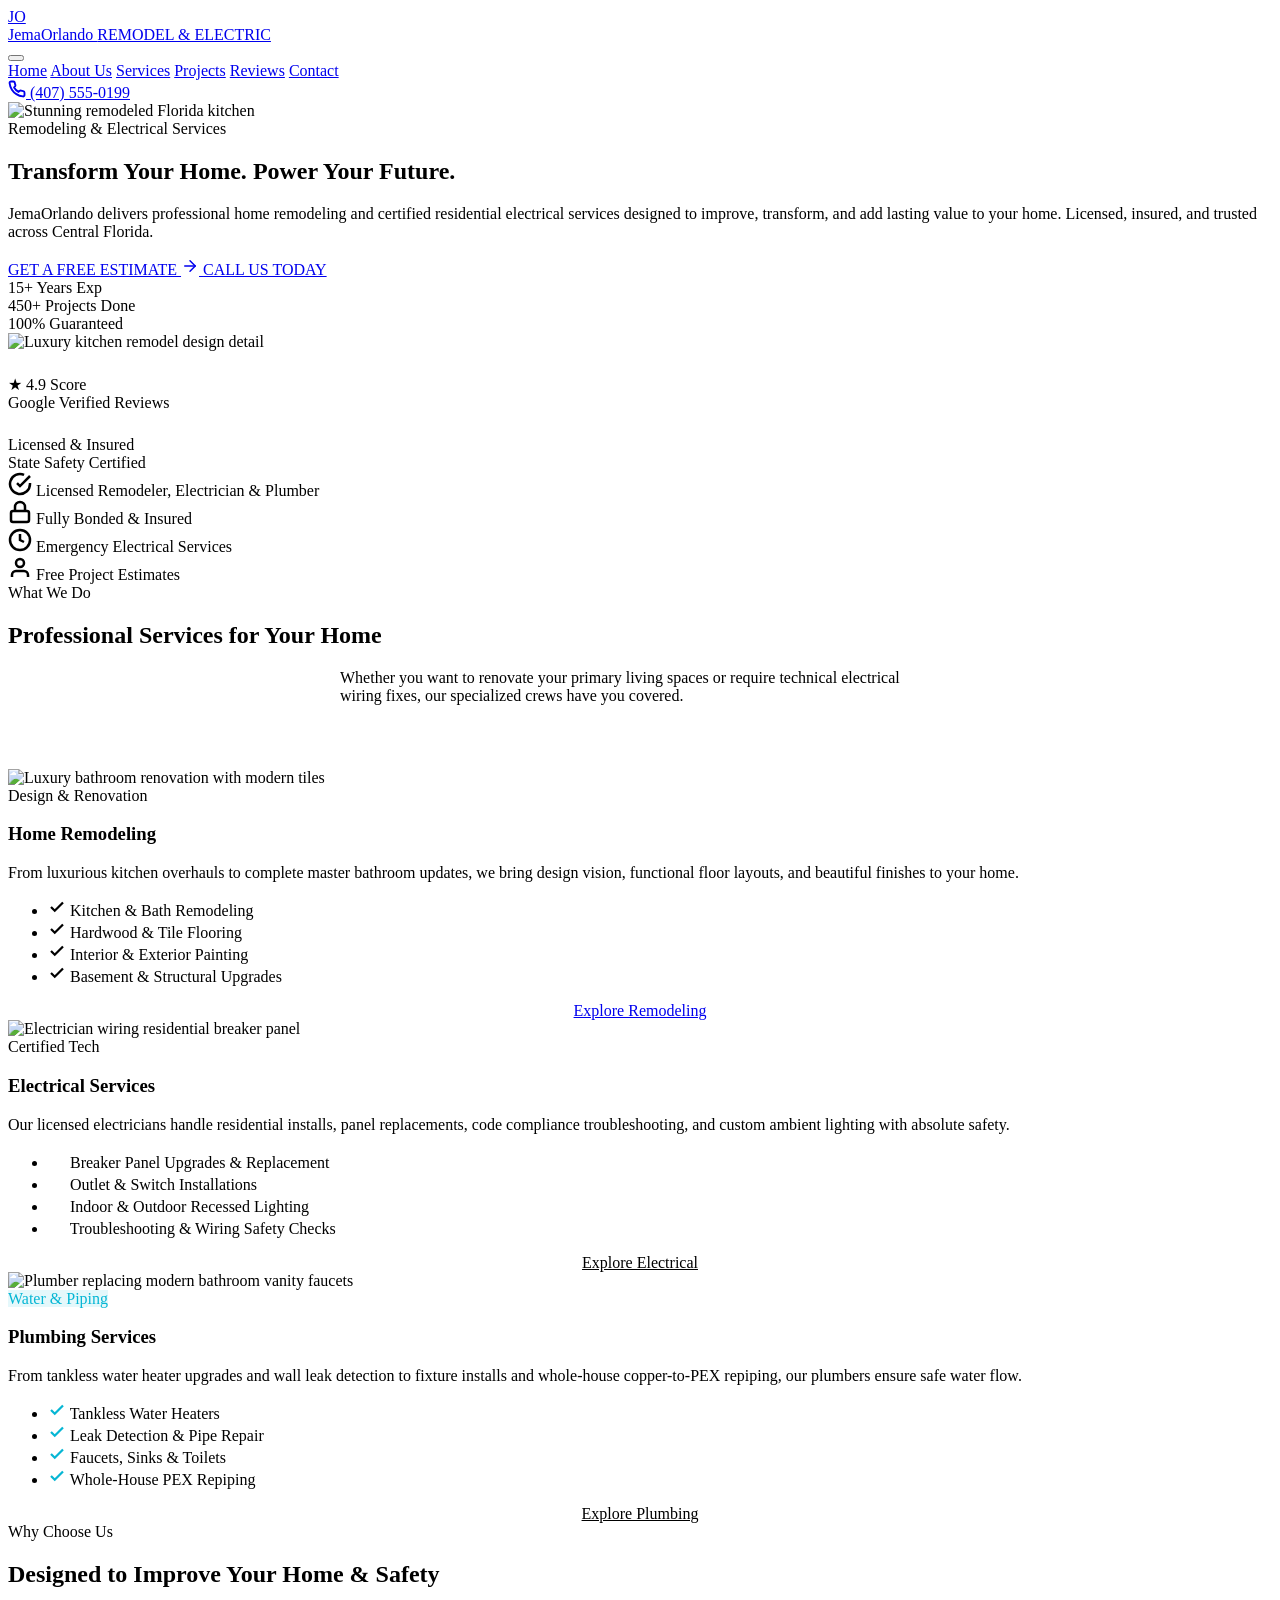
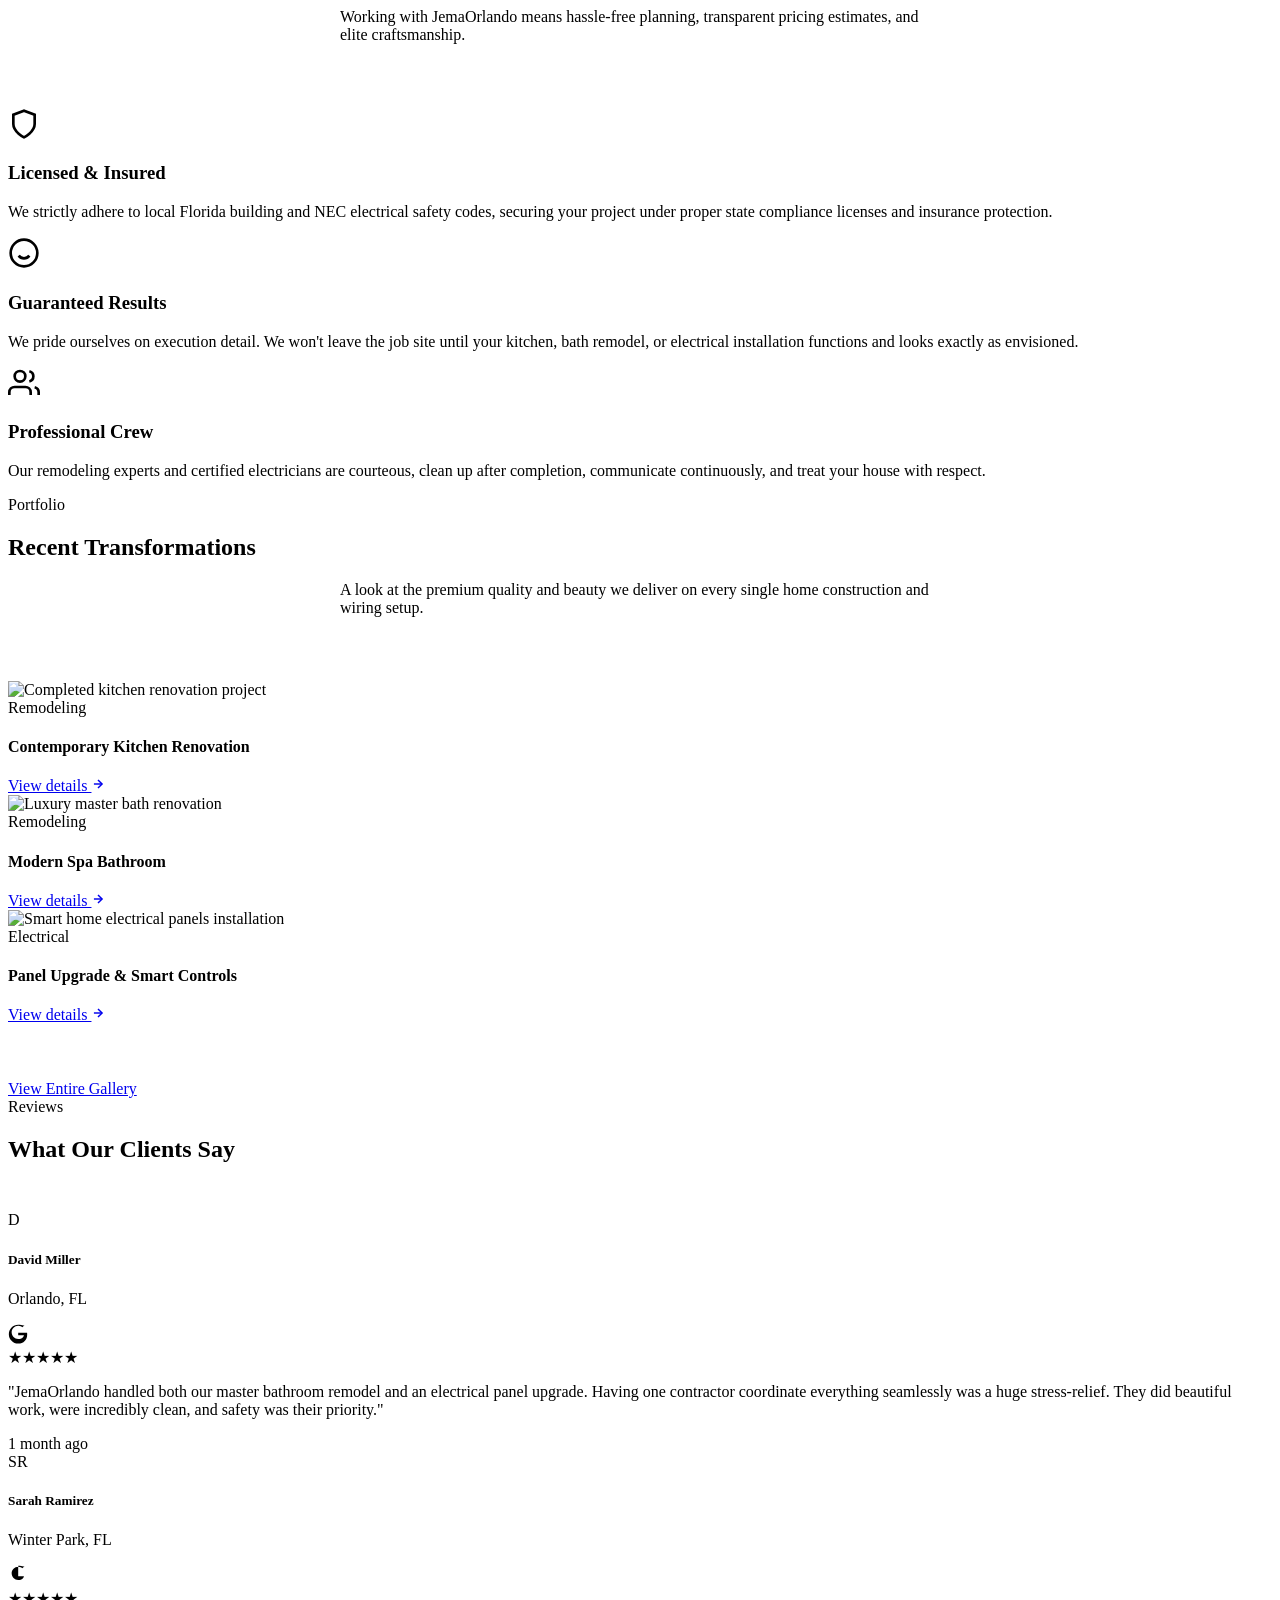
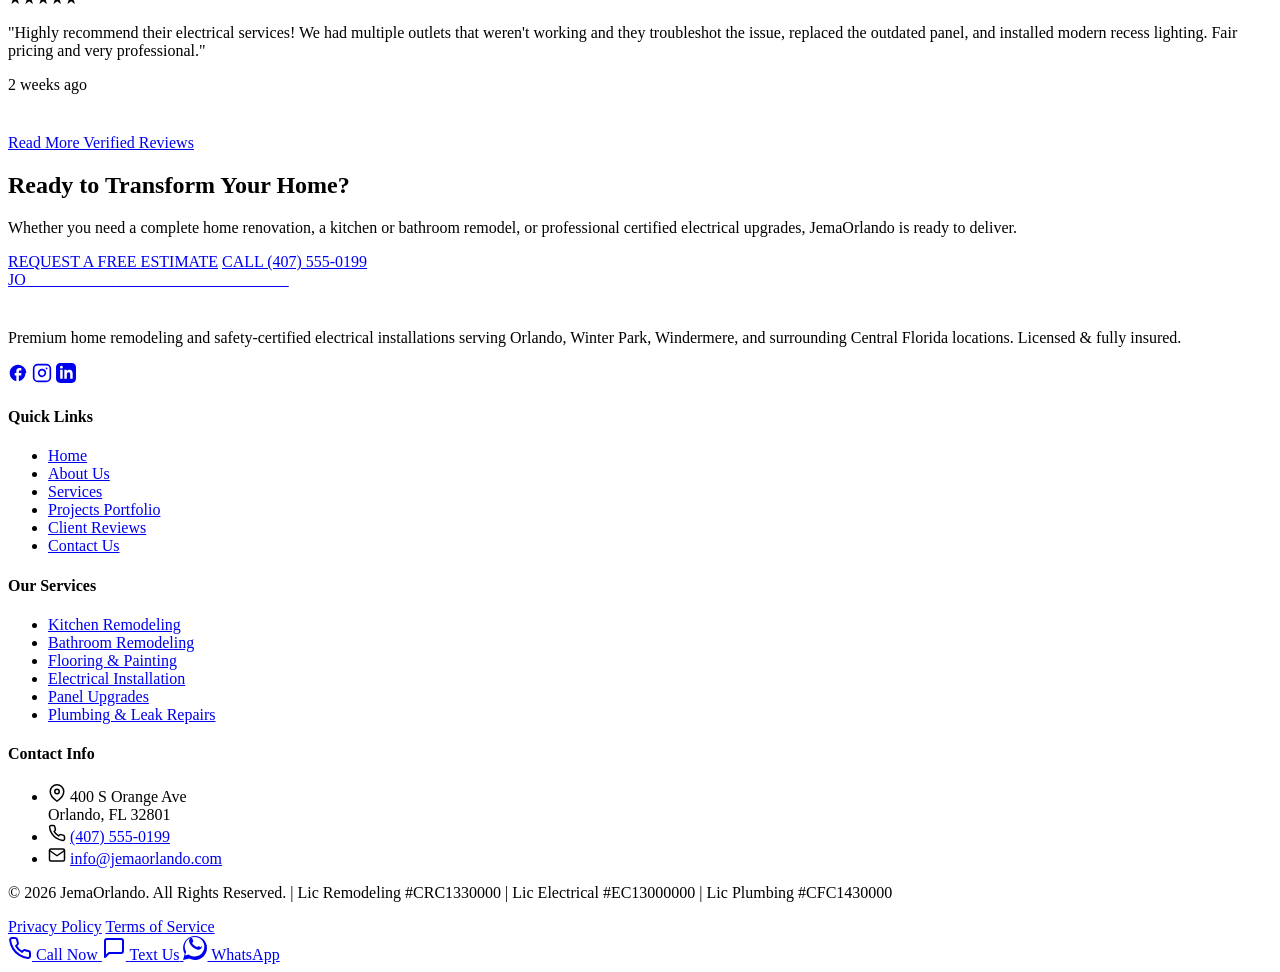
==== index.html @ ff25acf6 "Add files via upload" ====
<!DOCTYPE html>
<html lang="en">
<head>
  <meta charset="UTF-8">
  <meta name="viewport" content="width=device-width, initial-scale=1.0">
  <meta name="description" content="Looking for top-rated home remodeling, electrical, and plumbing contractors in Orlando, FL? JemaOrlando specializes in custom kitchen & bathroom renovations, electrical panel upgrades, smart wiring, leak detection, and water heaters. Licensed & insured. Get a free estimate today!">
  <meta name="keywords" content="home remodeling near me, home renovation contractor, kitchen remodeling Orlando, bathroom remodeling Orlando, electrical contractor Orlando, residential electrician, plumbing repair Orlando, leak detection near me, home improvement contractor, JemaOrlando">
  <link rel="canonical" href="https://jemaorlando.com/">
  
  <title>JemaOrlando | Remodeling, Electrical & Plumbing Services Orlando, FL</title>
  
  <!-- CSS Stylesheets -->
  <link rel="stylesheet" href="css/style.css">
  <link rel="stylesheet" href="css/pages.css">
  
  <!-- Schema.org JSON-LD Local Business Markup -->
  <script type="application/ld+json">
  {
    "@context": "https://schema.org",
    "@graph": [
      {
        "@type": "HomeAndConstructionBusiness",
        "@id": "https://jemaorlando.com/#business",
        "name": "JemaOrlando",
        "url": "https://jemaorlando.com/",
        "telephone": "+14075550199",
        "email": "info@jemaorlando.com",
        "address": {
          "@type": "PostalAddress",
          "streetAddress": "400 S Orange Ave",
          "addressLocality": "Orlando",
          "addressRegion": "FL",
          "postalCode": "32801",
          "addressCountry": "US"
        },
        "geo": {
          "@type": "GeoCoordinates",
          "latitude": 28.538336,
          "longitude": -81.379234
        },
        "priceRange": "$$",
        "image": "https://jemaorlando.com/assets/images/hero_background.png",
        "areaServed": [
          {
            "@type": "AdministrativeArea",
            "name": "Orlando"
          },
          {
            "@type": "AdministrativeArea",
            "name": "Winter Park"
          },
          {
            "@type": "AdministrativeArea",
            "name": "Windermere"
          },
          {
            "@type": "AdministrativeArea",
            "name": "Central Florida"
          }
        ]
      },
      {
        "@type": "Electrician",
        "@id": "https://jemaorlando.com/#electrician",
        "name": "JemaOrlando Electrical Services",
        "telephone": "+14075550199",
        "areaServed": "Central Florida"
      }
    ]
  }
  </script>
</head>
<body>

  <!-- Sticky Header -->
  <header class="header">
    <div class="container nav-container">
      <a href="index.html" class="logo">
        <div class="logo-icon">JO</div>
        <div class="logo-text">
          JemaOrlando
          <span class="logo-subtext">REMODEL & ELECTRIC</span>
        </div>
      </a>
      
      <!-- Mobile hamburger toggle -->
      <button class="nav-toggle" aria-label="Toggle menu" aria-expanded="false">
        <span></span>
        <span></span>
        <span></span>
      </button>

      <nav class="nav-menu">
        <a href="index.html" class="nav-link active">Home</a>
        <a href="about.html" class="nav-link">About Us</a>
        <a href="services.html" class="nav-link">Services</a>
        <a href="projects.html" class="nav-link">Projects</a>
        <a href="reviews.html" class="nav-link">Reviews</a>
        <a href="contact.html" class="nav-link">Contact</a>
        <a href="contact.html" class="btn btn-primary" style="padding: 0.5rem 1.25rem; font-size: 0.9rem; margin-left: 1rem; color: white;">Get Free Estimate</a>
      </nav>

      <div class="nav-cta">
        <a href="tel:+14075550199" class="nav-phone">
          <svg width="18" height="18" viewBox="0 0 24 24" fill="none" stroke="currentColor" stroke-width="2.5" stroke-linecap="round" stroke-linejoin="round"><path d="M22 16.92v3a2 2 0 0 1-2.18 2 19.79 19.79 0 0 1-8.63-3.07 19.5 19.5 0 0 1-6-6 19.79 19.79 0 0 1-3.07-8.67A2 2 0 0 1 4.11 2h3a2 2 0 0 1 2 1.72 12.84 12.84 0 0 0 .7 2.81 2 2 0 0 1-.45 2.11L8.09 9.91a16 16 0 0 0 6 6l1.27-1.27a2 2 0 0 1 2.11-.45 12.84 12.84 0 0 0 2.81.7A2 2 0 0 1 22 16.92z"/></svg>
          (407) 555-0199
        </a>
      </div>
    </div>
  </header>

  <!-- Hero Section -->
  <section class="hero">
    <img src="assets/images/hero_background.png" alt="Stunning remodeled Florida kitchen" class="hero-bg-img">
    <div class="container">
      <div class="hero-grid">
        <div class="hero-content reveal">
          <span class="badge">Remodeling & Electrical Services</span>
          <h1 class="hero-title">
            Transform Your Home.
            <span class="text-accent">Power Your Future.</span>
          </h1>
          <p class="hero-description">
            JemaOrlando delivers professional home remodeling and certified residential electrical services designed to improve, transform, and add lasting value to your home. Licensed, insured, and trusted across Central Florida.
          </p>
          <div class="hero-btns">
            <a href="contact.html" class="btn btn-primary">
              GET A FREE ESTIMATE
              <svg width="18" height="18" viewBox="0 0 24 24" fill="none" stroke="currentColor" stroke-width="2" stroke-linecap="round" stroke-linejoin="round"><line x1="5" y1="12" x2="19" y2="12"/><polyline points="12 5 19 12 12 19"/></svg>
            </a>
            <a href="tel:+14075550199" class="btn btn-outline">
              CALL US TODAY
            </a>
          </div>
          
          <div class="hero-stats">
            <div class="stat-item">
              <span class="stat-num">15+</span>
              <span class="stat-label">Years Exp</span>
            </div>
            <div class="stat-item">
              <span class="stat-num">450+</span>
              <span class="stat-label">Projects Done</span>
            </div>
            <div class="stat-item">
              <span class="stat-num">100%</span>
              <span class="stat-label">Guaranteed</span>
            </div>
          </div>
        </div>
        
        <div class="hero-visual reveal anim-delay-200">
          <div class="hero-card-main">
            <img src="assets/images/kitchen_remodel.png" alt="Luxury kitchen remodel design detail">
          </div>
          <!-- Overlapping interactive metrics -->
          <div class="hero-card-badge hero-badge-1">
            <div class="badge-icon-wrap">
              <svg width="20" height="20" viewBox="0 0 24 24" fill="none" stroke="#ffffff" stroke-width="2.5" stroke-linecap="round" stroke-linejoin="round"><path d="M12 2l3.09 6.26L22 9.27l-5 4.87 1.18 6.88L12 17.77l-6.18 3.25L7 14.14 2 9.27l6.91-1.01L12 2z"/></svg>
            </div>
            <div>
              <div class="badge-text-primary">★ 4.9 Score</div>
              <div class="badge-text-sub">Google Verified Reviews</div>
            </div>
          </div>
          
          <div class="hero-card-badge hero-badge-2">
            <div class="badge-icon-wrap">
              <svg width="20" height="20" viewBox="0 0 24 24" fill="none" stroke="#ffffff" stroke-width="2.5" stroke-linecap="round" stroke-linejoin="round"><path d="M13 2L3 14h9l-1 8 10-12h-9l1-8z"/></svg>
            </div>
            <div>
              <div class="badge-text-primary">Licensed & Insured</div>
              <div class="badge-text-sub">State Safety Certified</div>
            </div>
          </div>
        </div>
      </div>
    </div>
  </section>

  <!-- Trust Bar -->
  <section class="trust-bar">
    <div class="container">
      <div class="trust-flex">
        <div class="trust-item">
          <svg width="24" height="24" viewBox="0 0 24 24" fill="none" stroke="currentColor" stroke-width="2.5"><path d="M22 11.08V12a10 10 0 1 1-5.93-9.14"/><polyline points="22 4 12 14.01 9 11.01"/></svg>
          Licensed Remodeler, Electrician & Plumber
        </div>
        <div class="trust-item">
          <svg width="24" height="24" viewBox="0 0 24 24" fill="none" stroke="currentColor" stroke-width="2.5"><rect x="3" y="11" width="18" height="11" rx="2" ry="2"/><path d="M7 11V7a5 5 0 0 1 10 0v4"/></svg>
          Fully Bonded & Insured
        </div>
        <div class="trust-item">
          <svg width="24" height="24" viewBox="0 0 24 24" fill="none" stroke="currentColor" stroke-width="2.5"><circle cx="12" cy="12" r="10"/><polyline points="12 6 12 12 16 14"/></svg>
          Emergency Electrical Services
        </div>
        <div class="trust-item">
          <svg width="24" height="24" viewBox="0 0 24 24" fill="none" stroke="currentColor" stroke-width="2.5"><path d="M20 21v-2a4 4 0 0 0-4-4H8a4 4 0 0 0-4 4v2"/><circle cx="12" cy="7" r="4"/></svg>
          Free Project Estimates
        </div>
      </div>
    </div>
  </section>

  <!-- Services Sneak Peek Section -->
  <section class="section">
    <div class="container">
      <div class="text-center reveal" style="margin-bottom: 4rem;">
        <span class="badge">What We Do</span>
        <h2>Professional Services for Your Home</h2>
        <p style="color: var(--text-muted); max-width: 600px; margin: 1rem auto 0;">
          Whether you want to renovate your primary living spaces or require technical electrical wiring fixes, our specialized crews have you covered.
        </p>
      </div>

      <div class="grid-3">
        <!-- Remodeling Block -->
        <div class="feature-block reveal">
          <div class="feature-img-wrapper">
            <img src="assets/images/bathroom_remodel.png" alt="Luxury bathroom renovation with modern tiles">
          </div>
          <div class="feature-content">
            <span class="badge" style="align-self: flex-start;">Design & Renovation</span>
            <h3>Home Remodeling</h3>
            <p>From luxurious kitchen overhauls to complete master bathroom updates, we bring design vision, functional floor layouts, and beautiful finishes to your home.</p>
            <ul class="feature-list">
              <li>
                <svg width="18" height="18" viewBox="0 0 24 24" fill="none" stroke="currentColor" stroke-width="3"><polyline points="20 6 9 17 4 12"/></svg>
                Kitchen & Bath Remodeling
              </li>
              <li>
                <svg width="18" height="18" viewBox="0 0 24 24" fill="none" stroke="currentColor" stroke-width="3"><polyline points="20 6 9 17 4 12"/></svg>
                Hardwood & Tile Flooring
              </li>
              <li>
                <svg width="18" height="18" viewBox="0 0 24 24" fill="none" stroke="currentColor" stroke-width="3"><polyline points="20 6 9 17 4 12"/></svg>
                Interior & Exterior Painting
              </li>
              <li>
                <svg width="18" height="18" viewBox="0 0 24 24" fill="none" stroke="currentColor" stroke-width="3"><polyline points="20 6 9 17 4 12"/></svg>
                Basement & Structural Upgrades
              </li>
            </ul>
            <a href="services.html" class="btn btn-outline" style="margin-top: auto; display: block; text-align: center;">Explore Remodeling</a>
          </div>
        </div>

        <!-- Electrical Block -->
        <div class="feature-block reveal anim-delay-100">
          <div class="feature-img-wrapper">
            <img src="assets/images/electrician_work.png" alt="Electrician wiring residential breaker panel">
          </div>
          <div class="feature-content">
            <span class="badge badge-secondary" style="align-self: flex-start;">Certified Tech</span>
            <h3>Electrical Services</h3>
            <p>Our licensed electricians handle residential installs, panel replacements, code compliance troubleshooting, and custom ambient lighting with absolute safety.</p>
            <ul class="feature-list">
              <li>
                <svg width="18" height="18" viewBox="0 0 24 24" fill="none" stroke="var(--secondary)" stroke-width="3"><polyline points="20 6 9 17 4 12"/></svg>
                Breaker Panel Upgrades & Replacement
              </li>
              <li>
                <svg width="18" height="18" viewBox="0 0 24 24" fill="none" stroke="var(--secondary)" stroke-width="3"><polyline points="20 6 9 17 4 12"/></svg>
                Outlet & Switch Installations
              </li>
              <li>
                <svg width="18" height="18" viewBox="0 0 24 24" fill="none" stroke="var(--secondary)" stroke-width="3"><polyline points="20 6 9 17 4 12"/></svg>
                Indoor & Outdoor Recessed Lighting
              </li>
              <li>
                <svg width="18" height="18" viewBox="0 0 24 24" fill="none" stroke="var(--secondary)" stroke-width="3"><polyline points="20 6 9 17 4 12"/></svg>
                Troubleshooting & Wiring Safety Checks
              </li>
            </ul>
            <a href="services.html" class="btn btn-outline" style="margin-top: auto; display: block; text-align: center; border-color: var(--border-color); color: var(--text-dark);">Explore Electrical</a>
          </div>
        </div>

        <!-- Plumbing Block -->
        <div class="feature-block reveal anim-delay-200">
          <div class="feature-img-wrapper">
            <img src="assets/images/bathroom_remodel.png" alt="Plumber replacing modern bathroom vanity faucets">
          </div>
          <div class="feature-content">
            <span class="badge" style="align-self: flex-start; background: rgba(6, 182, 212, 0.1); color: #06b6d4;">Water & Piping</span>
            <h3>Plumbing Services</h3>
            <p>From tankless water heater upgrades and wall leak detection to fixture installs and whole-house copper-to-PEX repiping, our plumbers ensure safe water flow.</p>
            <ul class="feature-list">
              <li>
                <svg width="18" height="18" viewBox="0 0 24 24" fill="none" stroke="#06b6d4" stroke-width="3"><polyline points="20 6 9 17 4 12"/></svg>
                Tankless Water Heaters
              </li>
              <li>
                <svg width="18" height="18" viewBox="0 0 24 24" fill="none" stroke="#06b6d4" stroke-width="3"><polyline points="20 6 9 17 4 12"/></svg>
                Leak Detection & Pipe Repair
              </li>
              <li>
                <svg width="18" height="18" viewBox="0 0 24 24" fill="none" stroke="#06b6d4" stroke-width="3"><polyline points="20 6 9 17 4 12"/></svg>
                Faucets, Sinks & Toilets
              </li>
              <li>
                <svg width="18" height="18" viewBox="0 0 24 24" fill="none" stroke="#06b6d4" stroke-width="3"><polyline points="20 6 9 17 4 12"/></svg>
                Whole-House PEX Repiping
              </li>
            </ul>
            <a href="services.html" class="btn btn-outline" style="margin-top: auto; display: block; text-align: center; border-color: var(--border-color); color: var(--text-dark);">Explore Plumbing</a>
          </div>
        </div>
      </div>
    </div>
  </section>

  <!-- Benefits Section -->
  <section class="section section-bg">
    <div class="container">
      <div class="text-center reveal" style="margin-bottom: 4rem;">
        <span class="badge">Why Choose Us</span>
        <h2>Designed to Improve Your Home & Safety</h2>
        <p style="color: var(--text-muted); max-width: 600px; margin: 1rem auto 0;">
          Working with JemaOrlando means hassle-free planning, transparent pricing estimates, and elite craftsmanship.
        </p>
      </div>

      <div class="grid-3">
        <!-- Benefit 1 -->
        <div class="benefit-card reveal">
          <div class="benefit-icon">
            <svg width="32" height="32" viewBox="0 0 24 24" fill="none" stroke="currentColor" stroke-width="2"><path d="M12 22s8-4 8-10V5l-8-3-8 3v7c0 6 8 10 8 10z"/></svg>
          </div>
          <h3>Licensed & Insured</h3>
          <p>We strictly adhere to local Florida building and NEC electrical safety codes, securing your project under proper state compliance licenses and insurance protection.</p>
        </div>

        <!-- Benefit 2 -->
        <div class="benefit-card reveal anim-delay-100">
          <div class="benefit-icon">
            <svg width="32" height="32" viewBox="0 0 24 24" fill="none" stroke="currentColor" stroke-width="2"><circle cx="12" cy="12" r="10"/><path d="M8 14s1.5 2 4 2 4-2 4-2"/><line x1="9" y1="9" x2="9.01" y2="9"/><line x1="15" y1="9" x2="15.01" y2="9"/></svg>
          </div>
          <h3>Guaranteed Results</h3>
          <p>We pride ourselves on execution detail. We won't leave the job site until your kitchen, bath remodel, or electrical installation functions and looks exactly as envisioned.</p>
        </div>

        <!-- Benefit 3 -->
        <div class="benefit-card reveal anim-delay-200">
          <div class="benefit-icon">
            <svg width="32" height="32" viewBox="0 0 24 24" fill="none" stroke="currentColor" stroke-width="2"><path d="M17 21v-2a4 4 0 0 0-4-4H5a4 4 0 0 0-4 4v2"/><circle cx="9" cy="7" r="4"/><path d="M23 21v-2a4 4 0 0 0-3-3.87"/><path d="M16 3.13a4 4 0 0 1 0 7.75"/></svg>
          </div>
          <h3>Professional Crew</h3>
          <p>Our remodeling experts and certified electricians are courteous, clean up after completion, communicate continuously, and treat your house with respect.</p>
        </div>
      </div>
    </div>
  </section>

  <!-- Featured Projects Gallery Preview -->
  <section class="section">
    <div class="container">
      <div class="text-center reveal" style="margin-bottom: 4rem;">
        <span class="badge">Portfolio</span>
        <h2>Recent Transformations</h2>
        <p style="color: var(--text-muted); max-width: 600px; margin: 1rem auto 0;">
          A look at the premium quality and beauty we deliver on every single home construction and wiring setup.
        </p>
      </div>

      <div class="grid-3" style="margin-bottom: 3.5rem;">
        <!-- Project 1 -->
        <div class="project-card reveal">
          <img src="assets/images/kitchen_remodel.png" alt="Completed kitchen renovation project">
          <div class="project-overlay">
            <span class="project-tag">Remodeling</span>
            <h4>Contemporary Kitchen Renovation</h4>
            <a href="projects.html" class="project-link">
              View details
              <svg width="14" height="14" viewBox="0 0 24 24" fill="none" stroke="currentColor" stroke-width="2.5"><line x1="5" y1="12" x2="19" y2="12"/><polyline points="12 5 19 12 12 19"/></svg>
            </a>
          </div>
        </div>

        <!-- Project 2 -->
        <div class="project-card reveal anim-delay-100">
          <img src="assets/images/bathroom_remodel.png" alt="Luxury master bath renovation">
          <div class="project-overlay">
            <span class="project-tag">Remodeling</span>
            <h4>Modern Spa Bathroom</h4>
            <a href="projects.html" class="project-link">
              View details
              <svg width="14" height="14" viewBox="0 0 24 24" fill="none" stroke="currentColor" stroke-width="2.5"><line x1="5" y1="12" x2="19" y2="12"/><polyline points="12 5 19 12 12 19"/></svg>
            </a>
          </div>
        </div>

        <!-- Project 3 -->
        <div class="project-card reveal anim-delay-200">
          <img src="assets/images/electrician_work.png" alt="Smart home electrical panels installation">
          <div class="project-overlay">
            <span class="project-tag">Electrical</span>
            <h4>Panel Upgrade & Smart Controls</h4>
            <a href="projects.html" class="project-link">
              View details
              <svg width="14" height="14" viewBox="0 0 24 24" fill="none" stroke="currentColor" stroke-width="2.5"><line x1="5" y1="12" x2="19" y2="12"/><polyline points="12 5 19 12 12 19"/></svg>
            </a>
          </div>
        </div>
      </div>

      <div class="text-center reveal">
        <a href="projects.html" class="btn btn-dark">View Entire Gallery</a>
      </div>
    </div>
  </section>

  <!-- Testimonials preview banner -->
  <section class="section section-bg">
    <div class="container">
      <div class="text-center reveal" style="margin-bottom: 3rem;">
        <span class="badge">Reviews</span>
        <h2>What Our Clients Say</h2>
      </div>

      <div class="grid-2 reveal">
        <div class="review-card">
          <div class="review-header">
            <div class="review-user">
              <div class="user-avatar electric">D</div>
              <div class="user-info">
                <h5>David Miller</h5>
                <p>Orlando, FL</p>
              </div>
            </div>
            <svg class="google-icon-small" width="20" height="20" viewBox="0 0 24 24" fill="currentColor"><path d="M12.24 10.285V13.4h6.887c-.275 1.565-1.88 4.604-6.887 4.604-4.33 0-7.859-3.578-7.859-8s3.529-8 7.859-8c2.46 0 4.105 1.025 5.047 1.926l2.427-2.334C17.955 2.192 15.34 1 12.24 1 6.033 1 1 6.033 1 12.24s5.033 11.24 11.24 11.24c6.478 0 10.793-4.537 10.793-10.986 0-.746-.08-1.3-.176-1.859H12.24z"/></svg>
          </div>
          <div class="review-rating">★★★★★</div>
          <p class="review-text">
            "JemaOrlando handled both our master bathroom remodel and an electrical panel upgrade. Having one contractor coordinate everything seamlessly was a huge stress-relief. They did beautiful work, were incredibly clean, and safety was their priority."
          </p>
          <div class="review-date">1 month ago</div>
        </div>

        <div class="review-card">
          <div class="review-header">
            <div class="review-user">
              <div class="user-avatar">SR</div>
              <div class="user-info">
                <h5>Sarah Ramirez</h5>
                <p>Winter Park, FL</p>
              </div>
            </div>
            <svg class="google-icon-small" width="20" height="20" viewBox="0 0 24 24" fill="currentColor"><path d="M12.24 10.285V13.4h6.887c-.275 1.565-1.88 4.604-6.887 4.604-4.33 0-7.859-3.578-7.859-8s3.529-8 7.859-8c2.46 0 4.105 1.025 5.047 1.926l2.427-2.334C17.955 2.192 15.34 1 12.24 1 6.033 1 12.24s5.033 11.24 11.24 11.24c6.478 0 10.793-4.537 10.793-10.986 0-.746-.08-1.3-.176-1.859H12.24z"/></svg>
          </div>
          <div class="review-rating">★★★★★</div>
          <p class="review-text">
            "Highly recommend their electrical services! We had multiple outlets that weren't working and they troubleshot the issue, replaced the outdated panel, and installed modern recess lighting. Fair pricing and very professional."
          </p>
          <div class="review-date">2 weeks ago</div>
        </div>
      </div>
      
      <div class="text-center reveal" style="margin-top: 2.5rem;">
        <a href="reviews.html" class="btn btn-outline">Read More Verified Reviews</a>
      </div>
    </div>
  </section>

  <!-- CTA Banner Section -->
  <section class="container reveal">
    <div class="cta-banner">
      <h2>Ready to Transform Your Home?</h2>
      <p>Whether you need a complete home renovation, a kitchen or bathroom remodel, or professional certified electrical upgrades, JemaOrlando is ready to deliver.</p>
      <div class="cta-actions">
        <a href="contact.html" class="btn btn-primary">REQUEST A FREE ESTIMATE</a>
        <a href="tel:+14075550199" class="btn btn-outline-white">CALL (407) 555-0199</a>
      </div>
    </div>
  </section>

  <!-- Footer -->
  <footer class="footer">
    <div class="container footer-grid">
      <div class="footer-about">
        <a href="index.html" class="logo" style="display:inline-flex; margin-bottom:1.5rem;">
          <div class="logo-icon">JO</div>
          <div class="logo-text" style="color:white;">
            JemaOrlando
            <span class="logo-subtext" style="color:rgba(255,255,255,0.5);">REMODEL & ELECTRIC</span>
          </div>
        </a>
        <p>Premium home remodeling and safety-certified electrical installations serving Orlando, Winter Park, Windermere, and surrounding Central Florida locations. Licensed & fully insured.</p>
        <div class="social-links">
          <a href="#" class="social-icon" aria-label="Facebook"><svg width="20" height="20" fill="currentColor" viewBox="0 0 24 24"><path d="M22 12c0-5.52-4.48-10-10-10S2 6.48 2 12c0 4.84 3.44 8.87 8 9.8V15H8v-3h2V9.5C10 7.57 11.57 6 13.5 6H16v3h-2c-.55 0-1 .45-1 1V12h3v3h-3v6.8c4.56-.93 8-4.96 8-9.8z"/></svg></a>
          <a href="#" class="social-icon" aria-label="Instagram"><svg width="20" height="20" fill="none" stroke="currentColor" stroke-width="2" viewBox="0 0 24 24" stroke-linecap="round" stroke-linejoin="round"><rect x="2" y="2" width="20" height="20" rx="5" ry="5"/><path d="M16 11.37A4 4 0 1 1 12.63 8 4 4 0 0 1 16 11.37z"/><line x1="17.5" y1="6.5" x2="17.51" y2="6.5"/></svg></a>
          <a href="#" class="social-icon" aria-label="LinkedIn"><svg width="20" height="20" fill="currentColor" viewBox="0 0 24 24"><path d="M19 0h-14c-2.761 0-5 2.239-5 5v14c0 2.761 2.239 5 5 5h14c2.762 0 5-2.239 5-5v-14c0-2.761-2.238-5-5-5zm-11 19h-3v-11h3v11zm-1.5-12.268c-.966 0-1.75-.779-1.75-1.75s.784-1.75 1.75-1.75 1.75.779 1.75 1.75-.784 1.75-1.75 1.75zm13.5 12.268h-3v-5.604c0-3.368-4-3.113-4 0v5.604h-3v-11h3v1.765c1.396-2.586 7-2.777 7 2.476v6.759z"/></svg></a>
        </div>
      </div>
      
      <div>
        <h4 class="footer-title">Quick Links</h4>
        <ul class="footer-links">
          <li><a href="index.html">Home</a></li>
          <li><a href="about.html">About Us</a></li>
          <li><a href="services.html">Services</a></li>
          <li><a href="projects.html">Projects Portfolio</a></li>
          <li><a href="reviews.html">Client Reviews</a></li>
          <li><a href="contact.html">Contact Us</a></li>
        </ul>
      </div>

      <div>
        <h4 class="footer-title">Our Services</h4>
        <ul class="footer-links">
          <li><a href="services.html">Kitchen Remodeling</a></li>
          <li><a href="services.html">Bathroom Remodeling</a></li>
          <li><a href="services.html">Flooring & Painting</a></li>
          <li><a href="services.html">Electrical Installation</a></li>
          <li><a href="services.html">Panel Upgrades</a></li>
          <li><a href="services.html">Plumbing & Leak Repairs</a></li>
        </ul>
      </div>

      <div>
        <h4 class="footer-title">Contact Info</h4>
        <ul class="footer-contact">
          <li>
            <svg width="18" height="18" viewBox="0 0 24 24" fill="none" stroke="currentColor" stroke-width="2" stroke-linecap="round" stroke-linejoin="round"><path d="M21 10c0 7-9 13-9 13s-9-6-9-13a9 9 0 0 1 18 0z"/><circle cx="12" cy="10" r="3"/></svg>
            <span>400 S Orange Ave<br>Orlando, FL 32801</span>
          </li>
          <li>
            <svg width="18" height="18" viewBox="0 0 24 24" fill="none" stroke="currentColor" stroke-width="2" stroke-linecap="round" stroke-linejoin="round"><path d="M22 16.92v3a2 2 0 0 1-2.18 2 19.79 19.79 0 0 1-8.63-3.07 19.5 19.5 0 0 1-6-6 19.79 19.79 0 0 1-3.07-8.67A2 2 0 0 1 4.11 2h3a2 2 0 0 1 2 1.72 12.84 12.84 0 0 0 .7 2.81 2 2 0 0 1-.45 2.11L8.09 9.91a16 16 0 0 0 6 6l1.27-1.27a2 2 0 0 1 2.11-.45 12.84 12.84 0 0 0 2.81.7A2 2 0 0 1 22 16.92z"/></svg>
            <a href="tel:+14075550199">(407) 555-0199</a>
          </li>
          <li>
            <svg width="18" height="18" viewBox="0 0 24 24" fill="none" stroke="currentColor" stroke-width="2" stroke-linecap="round" stroke-linejoin="round"><path d="M4 4h16c1.1 0 2 .9 2 2v12c0 1.1-.9 2-2 2H4c-1.1 0-2-.9-2-2V6c0-1.1.9-2 2-2z"/><polyline points="22,6 12,13 2,6"/></svg>
            <a href="mailto:info@jemaorlando.com">info@jemaorlando.com</a>
          </li>
        </ul>
      </div>
    </div>

    <div class="container footer-bottom">
      <p>&copy; 2026 JemaOrlando. All Rights Reserved. | Lic Remodeling #CRC1330000 | Lic Electrical #EC13000000 | Lic Plumbing #CFC1430000</p>
      <div class="footer-bottom-links">
        <a href="#">Privacy Policy</a>
        <a href="#">Terms of Service</a>
      </div>
    </div>
  </footer>

  <!-- Floating Mobile Quick Contact Bar -->
  <div class="floating-bar">
    <a href="tel:+14075550199" class="floating-item">
      <svg width="24" height="24" viewBox="0 0 24 24" fill="none" stroke="currentColor" stroke-width="2" stroke-linecap="round" stroke-linejoin="round"><path d="M22 16.92v3a2 2 0 0 1-2.18 2 19.79 19.79 0 0 1-8.63-3.07 19.5 19.5 0 0 1-6-6 19.79 19.79 0 0 1-3.07-8.67A2 2 0 0 1 4.11 2h3a2 2 0 0 1 2 1.72 12.84 12.84 0 0 0 .7 2.81 2 2 0 0 1-.45 2.11L8.09 9.91a16 16 0 0 0 6 6l1.27-1.27a2 2 0 0 1 2.11-.45 12.84 12.84 0 0 0 2.81.7A2 2 0 0 1 22 16.92z"/></svg>
      <span>Call Now</span>
    </a>
    <a href="sms:+14075550199?body=Hi%20JemaOrlando,%20I%20would%20like%20to%20request%20a%20free%20estimate." class="floating-item">
      <svg width="24" height="24" viewBox="0 0 24 24" fill="none" stroke="currentColor" stroke-width="2" stroke-linecap="round" stroke-linejoin="round"><path d="M21 15a2 2 0 0 1-2 2H7l-4 4V5a2 2 0 0 1 2-2h14a2 2 0 0 1 2 2z"/></svg>
      <span>Text Us</span>
    </a>
    <a href="https://wa.me/14075550199?text=Hi%20JemaOrlando,%20I'd%20like%20to%20get%20a%20free%20estimate%20for%20my%20home." target="_blank" class="floating-item whatsapp-item">
      <svg width="24" height="24" fill="currentColor" viewBox="0 0 24 24"><path d="M.057 24l1.687-6.163c-1.041-1.804-1.588-3.849-1.587-5.946C.06 5.348 5.397.01 12.008.01c3.202.001 6.212 1.246 8.477 3.514 2.266 2.268 3.507 5.28 3.505 8.484-.004 6.657-5.34 11.997-11.953 11.997-2.005-.001-3.973-.502-5.724-1.455L0 24zm6.59-4.846c1.6.95 3.188 1.449 4.825 1.451 5.436 0 9.86-4.37 9.864-9.799.002-2.63-1.023-5.101-2.885-6.968C16.688 1.97 14.22 .946 11.6 1.02c-5.438.002-9.864 4.37-9.869 9.803-.002 1.76.478 3.477 1.39 5.011l-.995 3.637 3.737-.977zm11.367-7.794c-.31-.155-1.838-.906-2.122-1.01-.284-.103-.49-.155-.697.155-.206.31-.8.155-.98.31-.18.155-.36.18-.67.026-.31-.155-1.31-.483-2.496-1.54-.922-.823-1.545-1.84-1.725-2.15-.18-.31-.02-.477.136-.631.14-.14.31-.36.465-.54.155-.18.206-.31.31-.517.103-.207.052-.387-.026-.54-.077-.155-.697-1.678-.955-2.3-.25-.6-.505-.517-.697-.527-.18-.01-.387-.01-.593-.01-.206 0-.54.077-.823.387-.284.31-1.083 1.06-1.083 2.585 0 1.525 1.11 2.998 1.265 3.205.155.207 2.185 3.337 5.292 4.68 1.57.679 2.535.88 3.45.8 1.026-.15 2.122-.867 2.42-1.706.296-.838.296-1.558.206-1.706-.09-.15-.31-.233-.62-.388z"/></svg>
      <span>WhatsApp</span>
    </a>
  </div>

  <!-- JavaScript Modules -->
  <script src="js/main.js"></script>
</body>
</html>
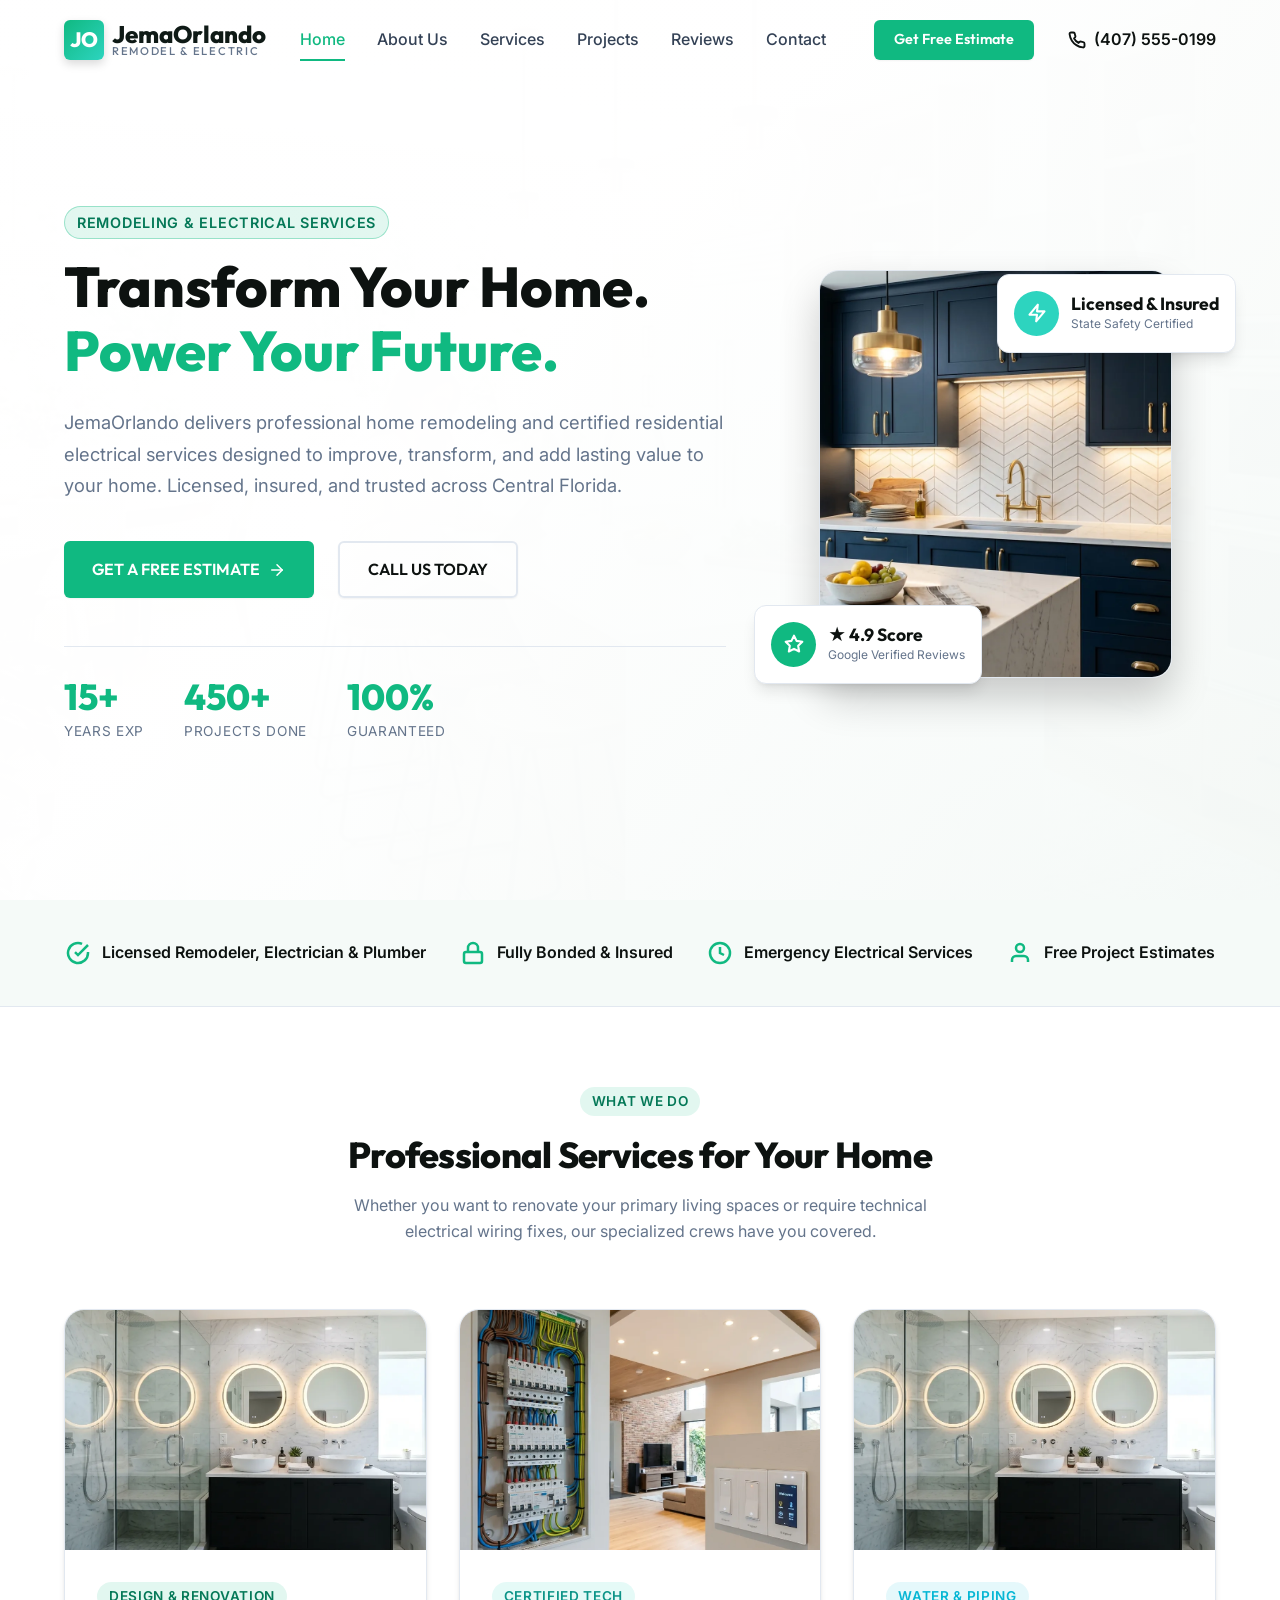
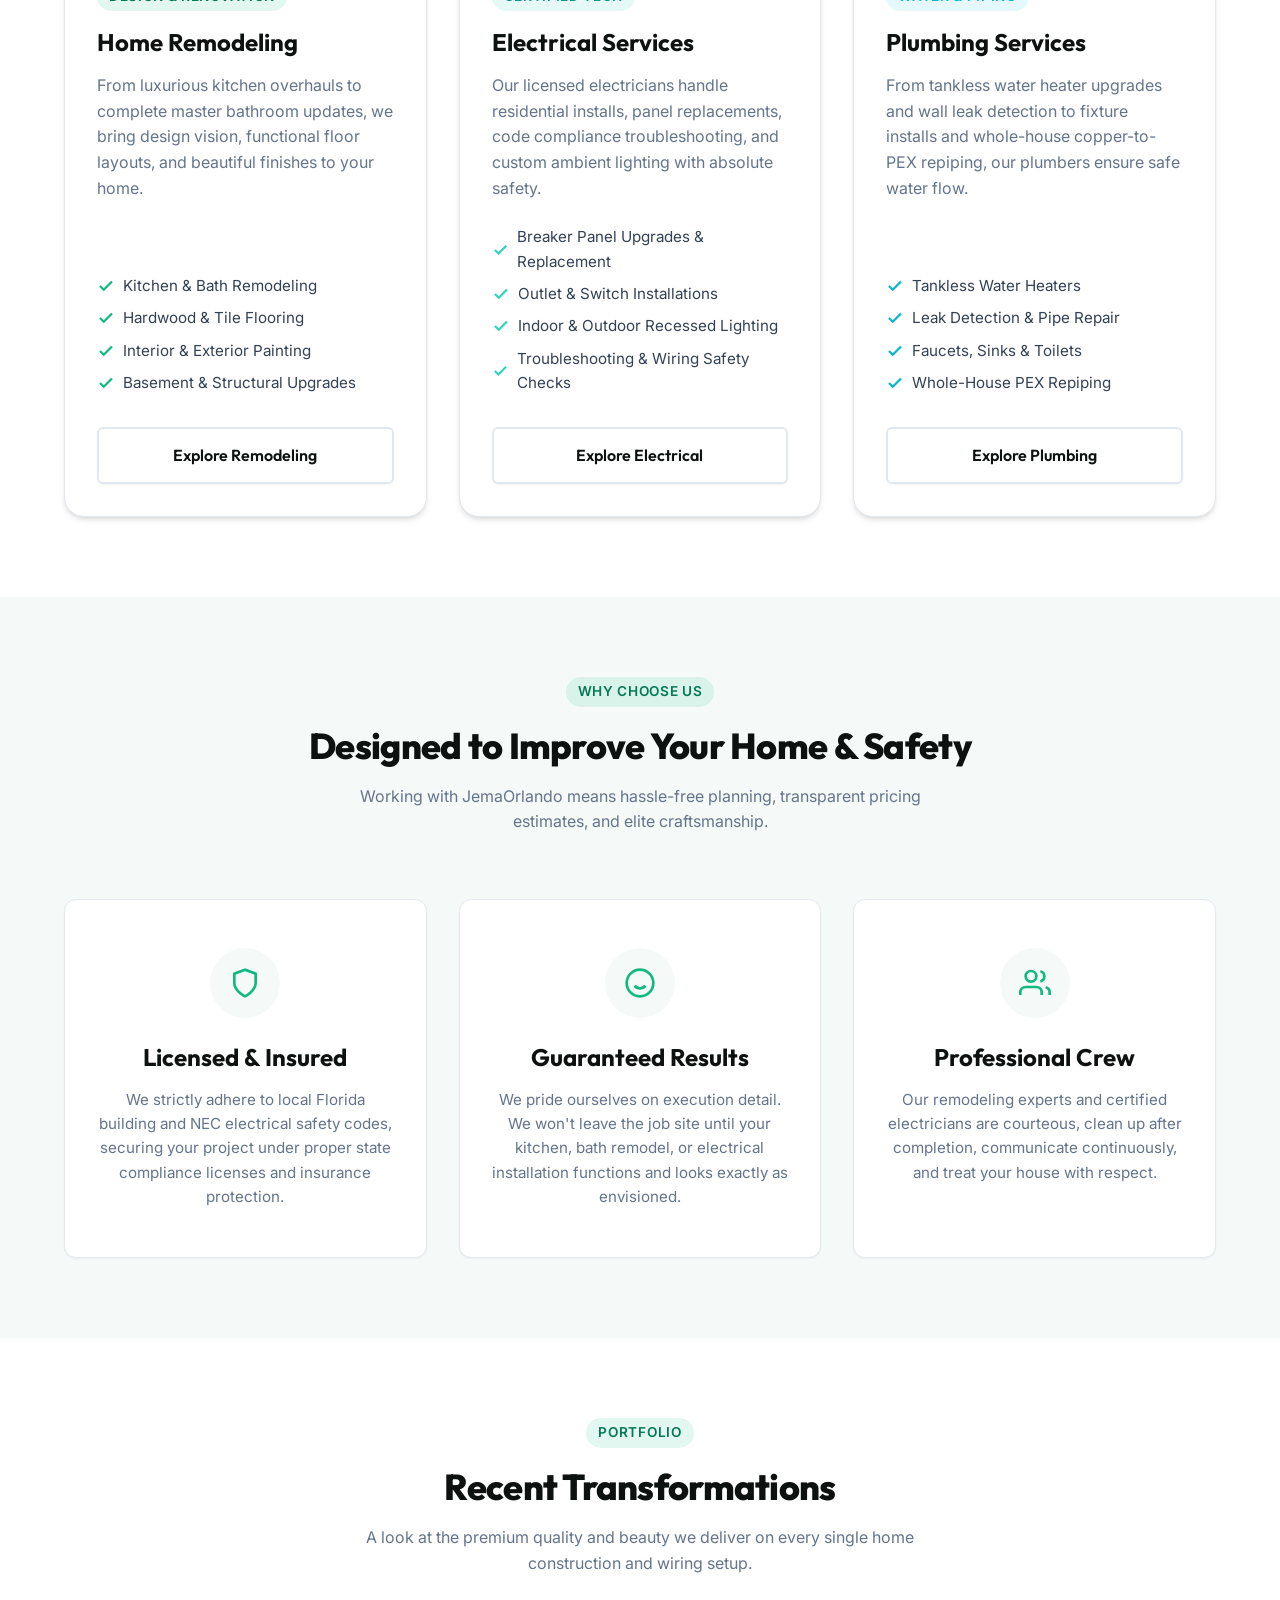
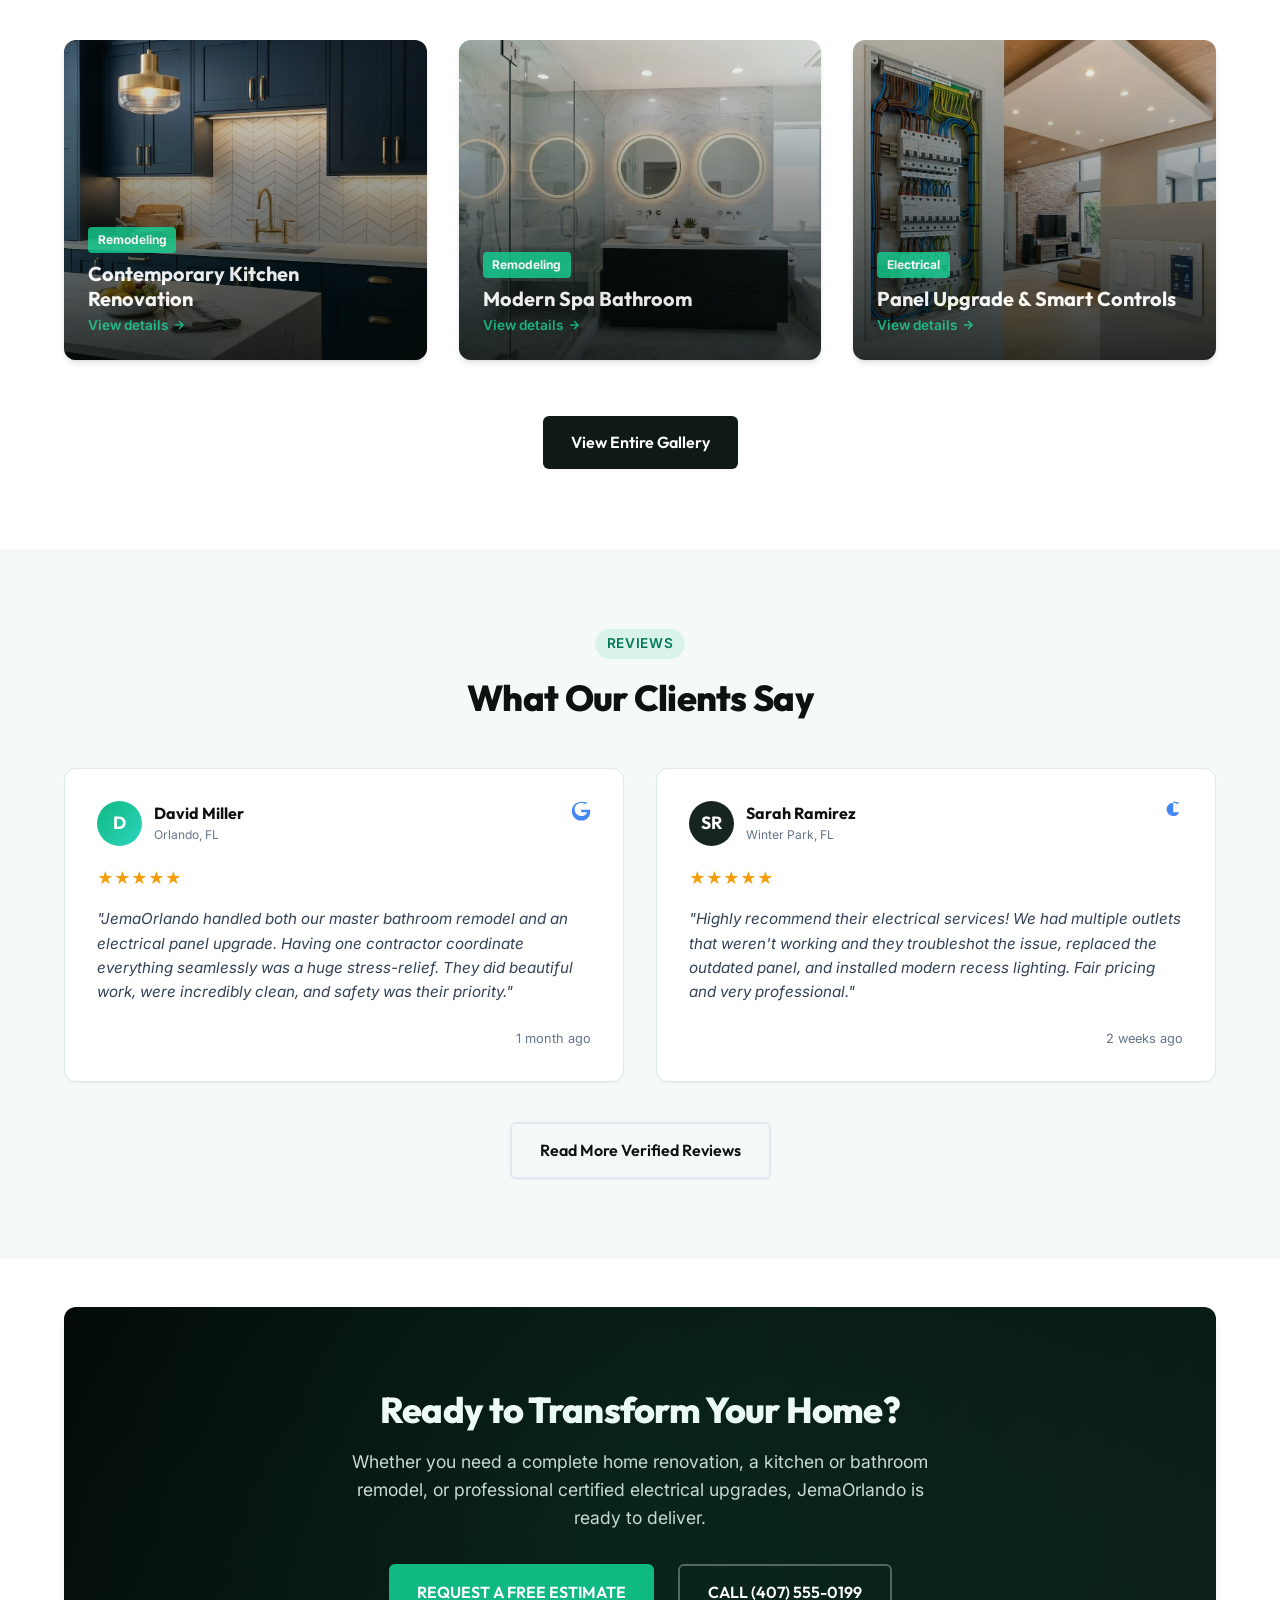
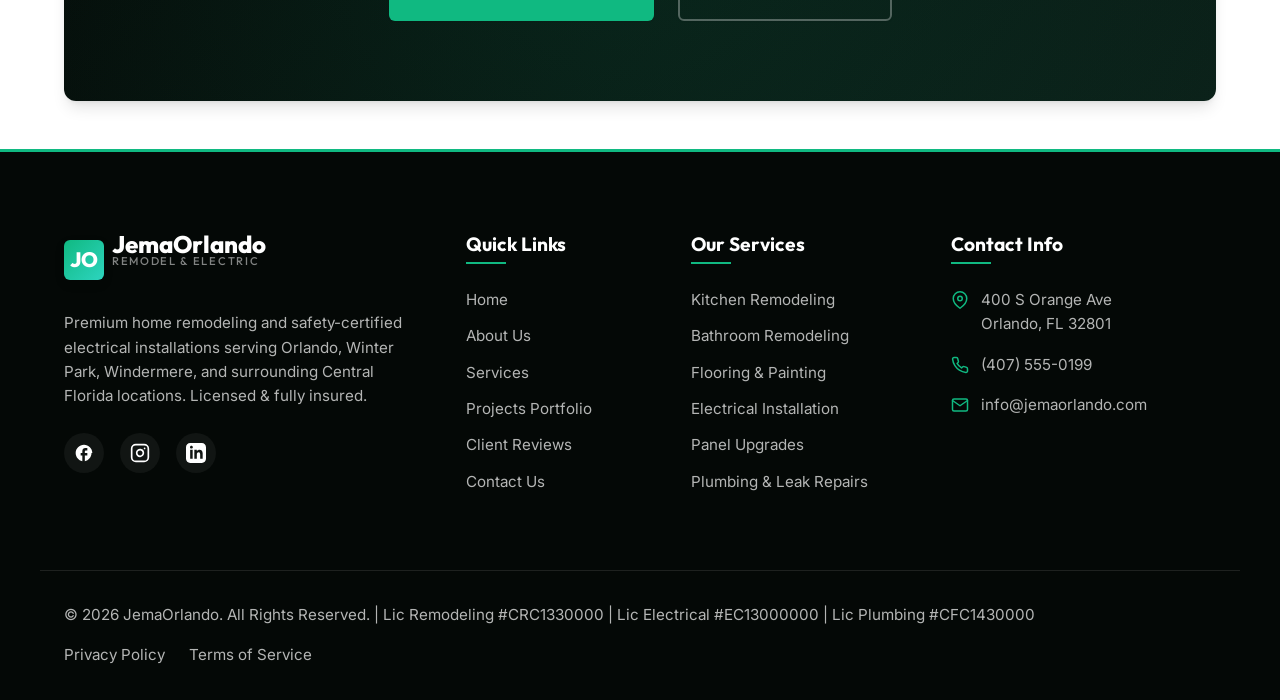
==== commit bd830eff: "Add files via upload" ====
--- a/index.html
+++ b/index.html
@@ -8,6 +8,10 @@
   <link rel="canonical" href="https://jemaorlando.com/">
   
   <title>JemaOrlando | Remodeling, Electrical & Plumbing Services Orlando, FL</title>
+  
+  <!-- Font Performance -->
+  <link rel="preconnect" href="https://fonts.googleapis.com">
+  <link rel="preconnect" href="https://fonts.gstatic.com" crossorigin>
   
   <!-- CSS Stylesheets -->
   <link rel="stylesheet" href="css/style.css">
@@ -39,7 +43,7 @@
           "longitude": -81.379234
         },
         "priceRange": "$$",
-        "image": "https://jemaorlando.com/assets/images/hero_background.png",
+        "image": "https://jemaorlando.com/assets/images/hero_background.webp",
         "areaServed": [
           {
             "@type": "AdministrativeArea",
@@ -111,7 +115,7 @@
 
   <!-- Hero Section -->
   <section class="hero">
-    <img src="assets/images/hero_background.png" alt="Stunning remodeled Florida kitchen" class="hero-bg-img">
+    <img src="assets/images/hero_background.webp" alt="Stunning remodeled Florida kitchen" class="hero-bg-img" fetchpriority="high" decoding="async">
     <div class="container">
       <div class="hero-grid">
         <div class="hero-content reveal">
@@ -151,7 +155,7 @@
         
         <div class="hero-visual reveal anim-delay-200">
           <div class="hero-card-main">
-            <img src="assets/images/kitchen_remodel.png" alt="Luxury kitchen remodel design detail">
+            <img src="assets/images/kitchen_remodel.webp" alt="Luxury kitchen remodel design detail" loading="lazy" decoding="async">
           </div>
           <!-- Overlapping interactive metrics -->
           <div class="hero-card-badge hero-badge-1">
@@ -217,7 +221,7 @@
         <!-- Remodeling Block -->
         <div class="feature-block reveal">
           <div class="feature-img-wrapper">
-            <img src="assets/images/bathroom_remodel.png" alt="Luxury bathroom renovation with modern tiles">
+            <img src="assets/images/bathroom_remodel.webp" alt="Luxury bathroom renovation with modern tiles" loading="lazy" decoding="async">
           </div>
           <div class="feature-content">
             <span class="badge" style="align-self: flex-start;">Design & Renovation</span>
@@ -248,7 +252,7 @@
         <!-- Electrical Block -->
         <div class="feature-block reveal anim-delay-100">
           <div class="feature-img-wrapper">
-            <img src="assets/images/electrician_work.png" alt="Electrician wiring residential breaker panel">
+            <img src="assets/images/electrician_work.webp" alt="Electrician wiring residential breaker panel" loading="lazy" decoding="async">
           </div>
           <div class="feature-content">
             <span class="badge badge-secondary" style="align-self: flex-start;">Certified Tech</span>
@@ -279,7 +283,7 @@
         <!-- Plumbing Block -->
         <div class="feature-block reveal anim-delay-200">
           <div class="feature-img-wrapper">
-            <img src="assets/images/bathroom_remodel.png" alt="Plumber replacing modern bathroom vanity faucets">
+            <img src="assets/images/bathroom_remodel.webp" alt="Plumber replacing modern bathroom vanity faucets" loading="lazy" decoding="async">
           </div>
           <div class="feature-content">
             <span class="badge" style="align-self: flex-start; background: rgba(6, 182, 212, 0.1); color: #06b6d4;">Water & Piping</span>
@@ -366,7 +370,7 @@
       <div class="grid-3" style="margin-bottom: 3.5rem;">
         <!-- Project 1 -->
         <div class="project-card reveal">
-          <img src="assets/images/kitchen_remodel.png" alt="Completed kitchen renovation project">
+          <img src="assets/images/kitchen_remodel.webp" alt="Completed kitchen renovation project" loading="lazy" decoding="async">
           <div class="project-overlay">
             <span class="project-tag">Remodeling</span>
             <h4>Contemporary Kitchen Renovation</h4>
@@ -379,7 +383,7 @@
 
         <!-- Project 2 -->
         <div class="project-card reveal anim-delay-100">
-          <img src="assets/images/bathroom_remodel.png" alt="Luxury master bath renovation">
+          <img src="assets/images/bathroom_remodel.webp" alt="Luxury master bath renovation" loading="lazy" decoding="async">
           <div class="project-overlay">
             <span class="project-tag">Remodeling</span>
             <h4>Modern Spa Bathroom</h4>
@@ -392,7 +396,7 @@
 
         <!-- Project 3 -->
         <div class="project-card reveal anim-delay-200">
-          <img src="assets/images/electrician_work.png" alt="Smart home electrical panels installation">
+          <img src="assets/images/electrician_work.webp" alt="Smart home electrical panels installation" loading="lazy" decoding="async">
           <div class="project-overlay">
             <span class="project-tag">Electrical</span>
             <h4>Panel Upgrade & Smart Controls</h4>
--- a/css/style.css
+++ b/css/style.css
@@ -0,0 +1,761 @@
+@import url('https://fonts.googleapis.com/css2?family=Inter:wght@300;400;500;600;700&family=Outfit:wght@400;500;600;700;800&display=swap');
+
+:root {
+  /* Color Palette */
+  --primary: #0f1a16;        /* Deep Emerald Black */
+  --primary-light: #16251f;  /* Emerald Slate */
+  --primary-dark: #040806;   /* Near Black */
+  --accent: #10b981;         /* Emerald Green */
+  --accent-hover: #059669;   /* Deep Emerald */
+  --accent-rgb: 16, 185, 129;
+  --secondary: #2dd4bf;      /* Aqua Teal */
+  --secondary-hover: #14b8a6;
+  --secondary-rgb: 45, 212, 191;
+  
+  /* Neutral Palette */
+  --text-main: #334155;      /* Slate 700 */
+  --text-muted: #64748b;     /* Slate 500 */
+  --text-light: #f8fafc;     /* Slate 50 */
+  --text-dark: #0d1210;      /* Green-tinted Black */
+  --bg-main: #ffffff;
+  --bg-alt: #f5faf8;         /* Soft Mint */
+  --bg-card: #ffffff;
+  --bg-dark: #080d0b;        /* Premium Black */
+  --bg-dark-card: #131f1a;
+  
+  /* Borders & Shadows */
+  --border-color: #e2e8f0;   /* Slate 200 */
+  --border-light: rgba(255, 255, 255, 0.08);
+  --shadow-sm: 0 1px 2px 0 rgba(0, 0, 0, 0.05);
+  --shadow-md: 0 4px 6px -1px rgba(0, 0, 0, 0.1), 0 2px 4px -2px rgba(0, 0, 0, 0.1);
+  --shadow-lg: 0 10px 15px -3px rgba(0, 0, 0, 0.1), 0 4px 6px -4px rgba(0, 0, 0, 0.1);
+  --shadow-glow: 0 0 20px rgba(16, 185, 129, 0.15);
+  --shadow-spark: 0 0 20px rgba(45, 212, 191, 0.15);
+  
+  /* Typography */
+  --font-sans: 'Inter', -apple-system, BlinkMacSystemFont, "Segoe UI", Roboto, sans-serif;
+  --font-title: 'Outfit', var(--font-sans);
+  
+  /* Transitions */
+  --transition-fast: all 0.15s ease;
+  --transition-smooth: all 0.3s cubic-bezier(0.4, 0, 0.2, 1);
+  
+  /* Structure */
+  --header-height: 80px;
+  --max-width: 1200px;
+  --radius-sm: 6px;
+  --radius-md: 12px;
+  --radius-lg: 20px;
+}
+
+/* Resets */
+*, *::before, *::after {
+  box-sizing: border-box;
+  margin: 0;
+  padding: 0;
+}
+
+html {
+  scroll-behavior: smooth;
+  font-size: 16px;
+  -webkit-font-smoothing: antialiased;
+  -moz-osx-font-smoothing: grayscale;
+}
+
+body {
+  font-family: var(--font-sans);
+  color: var(--text-main);
+  background-color: var(--bg-main);
+  line-height: 1.6;
+  overflow-x: hidden;
+}
+
+h1, h2, h3, h4, h5, h6 {
+  font-family: var(--font-title);
+  color: var(--text-dark);
+  font-weight: 700;
+  line-height: 1.25;
+}
+
+h1 { font-size: 2.75rem; }
+h2 { font-size: 2.25rem; font-weight: 800; letter-spacing: -0.02em; }
+h3 { font-size: 1.5rem; }
+h4 { font-size: 1.25rem; }
+
+a {
+  color: inherit;
+  text-decoration: none;
+  transition: var(--transition-fast);
+}
+
+button, input, select, textarea {
+  font-family: inherit;
+  font-size: inherit;
+  border: none;
+  background: none;
+  outline: none;
+}
+
+img {
+  max-width: 100%;
+  height: auto;
+  display: block;
+}
+
+ul {
+  list-style: none;
+}
+
+/* Scrollbar Customization */
+::-webkit-scrollbar {
+  width: 10px;
+}
+::-webkit-scrollbar-track {
+  background: var(--bg-alt);
+}
+::-webkit-scrollbar-thumb {
+  background: #cbd5e1;
+  border-radius: 5px;
+}
+::-webkit-scrollbar-thumb:hover {
+  background: #94a3b8;
+}
+
+/* --- Layout Utility Classes --- */
+.container {
+  width: 100%;
+  max-width: var(--max-width);
+  margin: 0 auto;
+  padding: 0 1.5rem;
+}
+
+.section {
+  padding: 5rem 0;
+}
+
+.section-bg {
+  background-color: var(--bg-alt);
+}
+
+.section-dark {
+  background-color: var(--bg-dark);
+  color: var(--text-light);
+}
+.section-dark h2, .section-dark h3, .section-dark h4 {
+  color: #ffffff;
+}
+
+.text-center { text-align: center; }
+.text-accent { color: var(--accent); }
+.text-secondary { color: var(--secondary); }
+
+.grid-2 { display: grid; grid-template-columns: repeat(2, 1fr); gap: 2rem; }
+.grid-3 { display: grid; grid-template-columns: repeat(3, 1fr); gap: 2rem; }
+.grid-4 { display: grid; grid-template-columns: repeat(4, 1fr); gap: 1.5rem; }
+
+@media (max-width: 992px) {
+  .grid-3, .grid-4 { grid-template-columns: repeat(2, 1fr); }
+  h1 { font-size: 2.25rem; }
+  h2 { font-size: 1.85rem; }
+}
+
+@media (max-width: 768px) {
+  .grid-2, .grid-3, .grid-4 { grid-template-columns: 1fr; }
+  .section { padding: 3.5rem 0; }
+  h1 { font-size: 2rem; }
+  h2 { font-size: 1.6rem; }
+}
+
+/* --- Button Component --- */
+.btn {
+  display: inline-flex;
+  align-items: center;
+  justify-content: center;
+  font-family: var(--font-title);
+  font-weight: 600;
+  padding: 0.85rem 1.75rem;
+  border-radius: var(--radius-sm);
+  cursor: pointer;
+  transition: var(--transition-smooth);
+  gap: 0.5rem;
+  position: relative;
+  overflow: hidden;
+  box-shadow: var(--shadow-sm);
+}
+
+.btn-primary {
+  background: var(--accent);
+  color: #ffffff;
+}
+.btn-primary:hover {
+  background: var(--accent-hover);
+  transform: translateY(-2px);
+  box-shadow: 0 4px 12px rgba(16, 185, 129, 0.35), var(--shadow-glow);
+}
+
+.btn-secondary {
+  background: var(--secondary);
+  color: #ffffff;
+}
+.btn-secondary:hover {
+  background: var(--secondary-hover);
+  transform: translateY(-2px);
+  box-shadow: 0 4px 12px rgba(45, 212, 191, 0.35), var(--shadow-spark);
+}
+
+.btn-dark {
+  background: var(--primary);
+  color: #ffffff;
+}
+.btn-dark:hover {
+  background: var(--primary-light);
+  transform: translateY(-2px);
+}
+
+.btn-outline {
+  border: 2px solid var(--border-color);
+  color: var(--text-dark);
+  background: transparent;
+}
+.btn-outline:hover {
+  border-color: var(--accent);
+  color: var(--accent);
+  background: rgba(16, 185, 129, 0.03);
+}
+
+.btn-outline-white {
+  border: 2px solid rgba(255, 255, 255, 0.3);
+  color: #ffffff;
+  background: transparent;
+}
+.btn-outline-white:hover {
+  border-color: #ffffff;
+  background: rgba(255, 255, 255, 0.1);
+  transform: translateY(-2px);
+}
+
+/* Badge component */
+.badge {
+  display: inline-flex;
+  align-items: center;
+  background: rgba(16, 185, 129, 0.12);
+  color: #047857;
+  padding: 0.25rem 0.75rem;
+  font-size: 0.85rem;
+  font-weight: 600;
+  border-radius: 50px;
+  text-transform: uppercase;
+  letter-spacing: 0.05em;
+  margin-bottom: 1rem;
+}
+
+.badge-secondary {
+  background: rgba(45, 212, 191, 0.12);
+  color: #0d9488;
+}
+
+/* Header / Navigation */
+.header {
+  position: fixed;
+  top: 0;
+  left: 0;
+  width: 100%;
+  height: var(--header-height);
+  z-index: 1000;
+  display: flex;
+  align-items: center;
+  transition: var(--transition-smooth);
+  background: transparent;
+}
+
+.header.scrolled {
+  background: rgba(255, 255, 255, 0.9);
+  backdrop-filter: blur(12px);
+  -webkit-backdrop-filter: blur(12px);
+  height: 70px;
+  box-shadow: var(--shadow-md);
+  border-bottom: 1px solid var(--border-color);
+}
+
+.header.scrolled .nav-link {
+  color: var(--text-main);
+}
+.header.scrolled .logo-text {
+  color: var(--text-dark);
+}
+
+.nav-container {
+  display: flex;
+  align-items: center;
+  justify-content: space-between;
+  width: 100%;
+}
+
+.logo {
+  display: flex;
+  align-items: center;
+  gap: 0.5rem;
+}
+
+.logo-icon {
+  width: 40px;
+  height: 40px;
+  display: flex;
+  align-items: center;
+  justify-content: center;
+  background: linear-gradient(135deg, var(--accent), var(--secondary));
+  border-radius: var(--radius-sm);
+  color: #ffffff;
+  font-family: var(--font-title);
+  font-weight: 800;
+  font-size: 1.3rem;
+  box-shadow: 0 4px 10px rgba(0, 0, 0, 0.15);
+}
+
+.logo-text {
+  font-family: var(--font-title);
+  font-size: 1.5rem;
+  font-weight: 800;
+  color: var(--primary);
+  display: flex;
+  flex-direction: column;
+  line-height: 1;
+}
+
+.logo-subtext {
+  font-size: 0.7rem;
+  font-weight: 500;
+  letter-spacing: 0.15em;
+  color: var(--text-muted);
+}
+
+.header.scrolled .logo-subtext {
+  color: var(--text-muted);
+}
+
+.nav-menu {
+  display: flex;
+  align-items: center;
+  gap: 2rem;
+}
+
+.nav-link {
+  font-weight: 500;
+  color: var(--text-main);
+  padding: 0.5rem 0;
+  position: relative;
+}
+
+.nav-link::after {
+  content: '';
+  position: absolute;
+  bottom: 0;
+  left: 0;
+  width: 0;
+  height: 2px;
+  background: var(--accent);
+  transition: var(--transition-smooth);
+}
+
+.nav-link:hover, .nav-link.active {
+  color: var(--accent) !important;
+}
+
+.nav-link:hover::after, .nav-link.active::after {
+  width: 100%;
+}
+
+/* Call Button in Header */
+.nav-cta {
+  display: flex;
+  align-items: center;
+  gap: 1.5rem;
+}
+
+.nav-phone {
+  display: flex;
+  align-items: center;
+  gap: 0.5rem;
+  font-weight: 600;
+  color: var(--text-dark);
+}
+
+.header.scrolled .nav-phone {
+  color: var(--text-dark);
+}
+
+.nav-phone:hover {
+  color: var(--accent);
+}
+
+.header.scrolled .nav-phone:hover {
+  color: var(--secondary);
+}
+
+/* Mobile Toggle Hamburger */
+.nav-toggle {
+  display: none;
+  flex-direction: column;
+  justify-content: space-between;
+  width: 30px;
+  height: 21px;
+  cursor: pointer;
+  z-index: 1001;
+}
+
+.nav-toggle span {
+  display: block;
+  height: 3px;
+  width: 100%;
+  background-color: var(--primary);
+  border-radius: 3px;
+  transition: var(--transition-smooth);
+}
+
+.header.scrolled .nav-toggle span {
+  background-color: var(--primary);
+}
+
+/* Active Hamburger State */
+.nav-toggle.active span:nth-child(1) {
+  transform: translateY(9px) rotate(45deg);
+  background-color: #ffffff;
+}
+.nav-toggle.active span:nth-child(2) {
+  opacity: 0;
+}
+.nav-toggle.active span:nth-child(3) {
+  transform: translateY(-9px) rotate(-45deg);
+  background-color: #ffffff;
+}
+
+@media (max-width: 992px) {
+  .nav-menu {
+    position: fixed;
+    top: 0;
+    right: -100%;
+    width: 300px;
+    height: 100vh;
+    background: var(--primary-dark);
+    flex-direction: column;
+    justify-content: center;
+    gap: 2.5rem;
+    box-shadow: -10px 0 30px rgba(0, 0, 0, 0.3);
+    transition: var(--transition-smooth);
+    z-index: 1000;
+    padding: 2rem;
+  }
+  
+  .nav-menu.active {
+    right: 0;
+  }
+  
+  .nav-link {
+    color: #ffffff;
+    font-size: 1.25rem;
+    width: 100%;
+    text-align: center;
+  }
+  
+  .nav-toggle {
+    display: flex;
+  }
+  
+  .nav-cta {
+    display: none; /* Hide top phone CTA on tablets/mobile, handled by floating bar */
+  }
+}
+
+/* Footer Section */
+.footer {
+  background-color: var(--primary-dark);
+  color: rgba(255, 255, 255, 0.7);
+  padding: 5rem 0 2rem;
+  font-size: 0.95rem;
+  border-top: 3px solid var(--accent);
+}
+
+.footer-grid {
+  display: grid;
+  grid-template-columns: 2fr 1fr 1.2fr 1.5fr;
+  gap: 3rem;
+  margin-bottom: 4rem;
+}
+
+@media (max-width: 992px) {
+  .footer-grid {
+    grid-template-columns: 1fr 1fr;
+    gap: 2.5rem;
+  }
+}
+
+@media (max-width: 576px) {
+  .footer-grid {
+    grid-template-columns: 1fr;
+    gap: 2rem;
+  }
+}
+
+.footer-about .logo-text {
+  color: #ffffff;
+  margin-bottom: 1.25rem;
+}
+
+.footer-about p {
+  margin-bottom: 1.5rem;
+  line-height: 1.6;
+}
+
+.social-links {
+  display: flex;
+  gap: 1rem;
+}
+
+.social-icon {
+  width: 40px;
+  height: 40px;
+  background-color: rgba(255, 255, 255, 0.05);
+  border-radius: 50%;
+  display: flex;
+  align-items: center;
+  justify-content: center;
+  color: #ffffff;
+  transition: var(--transition-smooth);
+}
+
+.social-icon:hover {
+  background-color: var(--accent);
+  transform: translateY(-3px);
+  box-shadow: 0 4px 10px rgba(16, 185, 129, 0.3);
+}
+
+.footer-title {
+  color: #ffffff;
+  font-size: 1.2rem;
+  margin-bottom: 1.5rem;
+  position: relative;
+  padding-bottom: 0.5rem;
+}
+
+.footer-title::after {
+  content: '';
+  position: absolute;
+  bottom: 0;
+  left: 0;
+  width: 40px;
+  height: 2px;
+  background-color: var(--accent);
+}
+
+.footer-links li {
+  margin-bottom: 0.75rem;
+}
+
+.footer-links a:hover {
+  color: var(--accent);
+  padding-left: 5px;
+}
+
+.footer-contact li {
+  display: flex;
+  align-items: flex-start;
+  gap: 0.75rem;
+  margin-bottom: 1rem;
+}
+
+.footer-contact svg {
+  color: var(--accent);
+  flex-shrink: 0;
+  margin-top: 3px;
+}
+
+.footer-bottom {
+  border-top: 1px solid rgba(255, 255, 255, 0.1);
+  padding-top: 2rem;
+  display: flex;
+  justify-content: space-between;
+  align-items: center;
+  flex-wrap: wrap;
+  gap: 1rem;
+}
+
+.footer-bottom-links {
+  display: flex;
+  gap: 1.5rem;
+}
+
+.footer-bottom-links a:hover {
+  color: #ffffff;
+}
+
+@media (max-width: 768px) {
+  .footer-bottom {
+    flex-direction: column;
+    text-align: center;
+  }
+}
+
+/* Floating mobile quick contact toolbar */
+.floating-bar {
+  position: fixed;
+  bottom: 0;
+  left: 0;
+  width: 100%;
+  background: var(--primary-dark);
+  border-top: 2px solid var(--accent);
+  display: none;
+  grid-template-columns: repeat(3, 1fr);
+  box-shadow: 0 -4px 15px rgba(0, 0, 0, 0.2);
+  z-index: 999;
+}
+
+.floating-item {
+  display: flex;
+  flex-direction: column;
+  align-items: center;
+  justify-content: center;
+  padding: 0.65rem 0.25rem;
+  color: #ffffff;
+  font-size: 0.75rem;
+  font-weight: 600;
+  border-right: 1px solid rgba(255, 255, 255, 0.05);
+}
+
+.floating-item:last-child {
+  border-right: none;
+}
+
+.floating-item svg {
+  margin-bottom: 0.25rem;
+  width: 20px;
+  height: 20px;
+  color: var(--accent);
+}
+
+.floating-item.whatsapp-item svg {
+  color: #25d366; /* WhatsApp Green */
+}
+
+.floating-item:active {
+  background: var(--primary-light);
+}
+
+@media (max-width: 768px) {
+  .floating-bar {
+    display: grid;
+  }
+  body {
+    padding-bottom: 60px; /* Prevent floating bar from covering content */
+  }
+}
+
+/* --- Common UI Sections (CTA Section) --- */
+.cta-banner {
+  background: linear-gradient(135deg, var(--primary-dark), #0b1f18);
+  color: #ffffff;
+  padding: 5rem 0;
+  text-align: center;
+  position: relative;
+  overflow: hidden;
+  border-radius: var(--radius-md);
+  margin: 3rem 0;
+  box-shadow: var(--shadow-lg);
+}
+
+.cta-banner::before {
+  content: '';
+  position: absolute;
+  top: -50%;
+  left: -50%;
+  width: 200%;
+  height: 200%;
+  background: radial-gradient(circle, rgba(16, 185, 129, 0.1) 0%, transparent 60%);
+  pointer-events: none;
+}
+
+.cta-banner h2 {
+  font-size: 2.25rem;
+  margin-bottom: 1rem;
+  color: #ffffff;
+}
+
+.cta-banner p {
+  max-width: 600px;
+  margin: 0 auto 2rem;
+  font-size: 1.1rem;
+  color: rgba(255, 255, 255, 0.85);
+}
+
+.cta-actions {
+  display: flex;
+  justify-content: center;
+  gap: 1.5rem;
+  flex-wrap: wrap;
+}
+
+/* Dynamic Page Headers */
+.page-header {
+  padding: 9rem 0 5rem;
+  background: linear-gradient(135deg, #ffffff, var(--bg-alt));
+  color: var(--text-dark);
+  text-align: center;
+  position: relative;
+  border-bottom: 1px solid var(--border-color);
+}
+
+.page-header::before {
+  content: '';
+  position: absolute;
+  top: 0;
+  left: 0;
+  width: 100%;
+  height: 100%;
+  background-image: radial-gradient(circle at 20% 30%, rgba(16, 185, 129, 0.08) 0%, transparent 40%),
+                    radial-gradient(circle at 80% 70%, rgba(45, 212, 191, 0.08) 0%, transparent 40%);
+}
+
+.page-header h1 {
+  font-size: 3rem;
+  font-weight: 800;
+  margin-bottom: 1rem;
+  color: var(--text-dark);
+}
+
+.page-header p {
+  color: var(--text-muted);
+  font-size: 1.2rem;
+  max-width: 600px;
+  margin: 0 auto;
+}
+
+.breadcrumbs {
+  margin-top: 1.5rem;
+  font-size: 0.9rem;
+  color: var(--text-muted);
+  display: flex;
+  justify-content: center;
+  gap: 0.5rem;
+}
+
+.breadcrumbs a {
+  color: var(--text-main);
+}
+.breadcrumbs a:hover {
+  color: var(--accent);
+}
+
+/* Animations */
+.reveal {
+  opacity: 0;
+  transform: translateY(30px);
+  transition: opacity 0.8s ease, transform 0.8s ease;
+}
+
+.reveal.active {
+  opacity: 1;
+  transform: translateY(0);
+}
+
+.anim-delay-100 { transition-delay: 100ms; }
+.anim-delay-200 { transition-delay: 200ms; }
+.anim-delay-300 { transition-delay: 300ms; }
--- a/css/pages.css
+++ b/css/pages.css
@@ -0,0 +1,1442 @@
+/* ==========================================
+   PAGE-SPECIFIC STYLES - JEMAORLANDO
+   ========================================== */
+
+/* ==========================================
+   1. HOME PAGE
+   ========================================== */
+
+/* Hero Section */
+.hero {
+  position: relative;
+  min-height: 100vh;
+  background-color: var(--bg-main);
+  color: var(--text-dark);
+  display: flex;
+  align-items: center;
+  padding-top: calc(var(--header-height) + 2rem);
+  padding-bottom: 4rem;
+  overflow: hidden;
+}
+
+.hero::before {
+  content: '';
+  position: absolute;
+  top: 0;
+  left: 0;
+  width: 100%;
+  height: 100%;
+  background: linear-gradient(135deg, rgba(255, 255, 255, 0.98) 40%, rgba(245, 250, 248, 0.92) 100%);
+  z-index: 2;
+}
+
+/* Background image placeholder / overlay */
+.hero-bg-img {
+  position: absolute;
+  top: 0;
+  left: 0;
+  width: 100%;
+  height: 100%;
+  object-fit: cover;
+  z-index: 1;
+  opacity: 0.18;
+  filter: brightness(1.05) contrast(1);
+}
+
+.hero .container {
+  position: relative;
+  z-index: 3;
+}
+
+.hero-grid {
+  display: grid;
+  grid-template-columns: 1.2fr 0.8fr;
+  gap: 3rem;
+  align-items: center;
+}
+
+.hero-content {
+  max-width: 700px;
+}
+
+.hero-content .badge {
+  background: rgba(16, 185, 129, 0.12);
+  color: #047857;
+  border: 1px solid rgba(16, 185, 129, 0.35);
+  font-size: 0.9rem;
+}
+
+.hero-title {
+  font-size: 3.5rem;
+  font-weight: 800;
+  line-height: 1.15;
+  margin-bottom: 1.5rem;
+  color: var(--text-dark);
+}
+
+.hero-title span {
+  display: block;
+}
+
+.hero-description {
+  font-size: 1.15rem;
+  color: var(--text-muted);
+  margin-bottom: 2.5rem;
+  line-height: 1.7;
+}
+
+.hero-btns {
+  display: flex;
+  gap: 1.5rem;
+  flex-wrap: wrap;
+  margin-bottom: 3rem;
+}
+
+.hero-stats {
+  display: flex;
+  gap: 2.5rem;
+  border-top: 1px solid var(--border-color);
+  padding-top: 2rem;
+}
+
+.stat-item {
+  display: flex;
+  flex-direction: column;
+}
+
+.stat-num {
+  font-family: var(--font-title);
+  font-size: 2.25rem;
+  font-weight: 800;
+  color: var(--accent);
+  line-height: 1;
+  margin-bottom: 0.35rem;
+}
+
+.stat-label {
+  font-size: 0.85rem;
+  color: var(--text-muted);
+  text-transform: uppercase;
+  letter-spacing: 0.05em;
+}
+
+/* Overlapping Hero Cards (Visual Element) */
+.hero-visual {
+  position: relative;
+  height: 480px;
+  display: flex;
+  align-items: center;
+  justify-content: center;
+}
+
+.hero-card-main {
+  width: 80%;
+  height: 85%;
+  border-radius: var(--radius-lg);
+  overflow: hidden;
+  box-shadow: 0 20px 40px rgba(0, 0, 0, 0.2);
+  border: 1px solid var(--border-color);
+  position: relative;
+}
+
+.hero-card-main img {
+  width: 100%;
+  height: 100%;
+  object-fit: cover;
+}
+
+.hero-card-badge {
+  position: absolute;
+  background: #ffffff;
+  backdrop-filter: blur(8px);
+  border: 1px solid var(--border-color);
+  border-radius: var(--radius-md);
+  padding: 1rem;
+  box-shadow: var(--shadow-lg);
+  display: flex;
+  align-items: center;
+  gap: 0.75rem;
+  color: var(--text-dark);
+}
+
+.hero-badge-1 {
+  bottom: 30px;
+  left: -20px;
+  animation: float 6s ease-in-out infinite;
+}
+
+.hero-badge-2 {
+  top: 40px;
+  right: -20px;
+  animation: float 6s ease-in-out infinite 3s;
+}
+
+.badge-icon-wrap {
+  width: 45px;
+  height: 45px;
+  background: var(--accent);
+  border-radius: 50%;
+  display: flex;
+  align-items: center;
+  justify-content: center;
+}
+
+.hero-badge-2 .badge-icon-wrap {
+  background: var(--secondary);
+}
+
+.badge-text-primary {
+  font-family: var(--font-title);
+  font-weight: 700;
+  font-size: 1.1rem;
+  line-height: 1.2;
+}
+
+.badge-text-sub {
+  font-size: 0.75rem;
+  color: var(--text-muted);
+}
+
+@keyframes float {
+  0%, 100% { transform: translateY(0); }
+  50% { transform: translateY(-10px); }
+}
+
+@media (max-width: 992px) {
+  .hero-grid {
+    grid-template-columns: 1fr;
+    gap: 4rem;
+  }
+  .hero-visual {
+    height: 380px;
+    margin-top: 2rem;
+  }
+  .hero-card-main {
+    width: 90%;
+    height: 90%;
+  }
+  .hero-title {
+    font-size: 2.75rem;
+  }
+}
+
+/* Home Trust Bar */
+.trust-bar {
+  background: var(--bg-alt);
+  padding: 2.5rem 0;
+  border-bottom: 1px solid var(--border-color);
+}
+
+.trust-flex {
+  display: flex;
+  justify-content: space-around;
+  align-items: center;
+  flex-wrap: wrap;
+  gap: 2rem;
+}
+
+.trust-item {
+  display: flex;
+  align-items: center;
+  gap: 0.75rem;
+  font-weight: 600;
+  color: var(--text-dark);
+}
+
+.trust-item svg {
+  color: var(--accent);
+}
+
+/* Home Category Feature Section */
+.feature-block {
+  border-radius: var(--radius-lg);
+  overflow: hidden;
+  box-shadow: var(--shadow-md);
+  background: var(--bg-card);
+  transition: var(--transition-smooth);
+  display: flex;
+  flex-direction: column;
+  height: 100%;
+  border: 1px solid var(--border-color);
+}
+
+.feature-block:hover {
+  transform: translateY(-5px);
+  box-shadow: var(--shadow-lg);
+}
+
+.feature-img-wrapper {
+  height: 240px;
+  overflow: hidden;
+  position: relative;
+}
+
+.feature-img-wrapper img {
+  width: 100%;
+  height: 100%;
+  object-fit: cover;
+  transition: var(--transition-smooth);
+}
+
+.feature-block:hover .feature-img-wrapper img {
+  transform: scale(1.05);
+}
+
+.feature-content {
+  padding: 2rem;
+  flex-grow: 1;
+  display: flex;
+  flex-direction: column;
+}
+
+.feature-content h3 {
+  margin-bottom: 1rem;
+}
+
+.feature-content p {
+  color: var(--text-muted);
+  margin-bottom: 1.5rem;
+  flex-grow: 1;
+}
+
+.feature-list {
+  margin-bottom: 1.5rem;
+}
+
+.feature-list li {
+  display: flex;
+  align-items: center;
+  gap: 0.5rem;
+  font-size: 0.95rem;
+  margin-bottom: 0.5rem;
+}
+
+.feature-list svg {
+  color: var(--accent);
+}
+
+/* Benefits Grid */
+.benefit-card {
+  text-align: center;
+  padding: 3rem 2rem;
+  background: var(--bg-card);
+  border-radius: var(--radius-md);
+  box-shadow: var(--shadow-sm);
+  transition: var(--transition-smooth);
+  border: 1px solid var(--border-color);
+}
+
+.benefit-card:hover {
+  transform: translateY(-5px);
+  box-shadow: var(--shadow-lg);
+  border-color: rgba(16, 185, 129, 0.2);
+}
+
+.benefit-icon {
+  width: 70px;
+  height: 70px;
+  background: var(--bg-alt);
+  color: var(--accent);
+  border-radius: 50%;
+  display: inline-flex;
+  align-items: center;
+  justify-content: center;
+  margin-bottom: 1.5rem;
+  transition: var(--transition-smooth);
+}
+
+.benefit-card:hover .benefit-icon {
+  background: var(--accent);
+  color: #ffffff;
+}
+
+.benefit-card h3 {
+  margin-bottom: 1rem;
+}
+
+.benefit-card p {
+  color: var(--text-muted);
+  font-size: 0.95rem;
+}
+
+/* Project Slider Sneak Peek */
+.project-card {
+  position: relative;
+  border-radius: var(--radius-md);
+  overflow: hidden;
+  height: 320px;
+  box-shadow: var(--shadow-md);
+  group: hover;
+}
+
+.project-card img {
+  width: 100%;
+  height: 100%;
+  object-fit: cover;
+  transition: var(--transition-smooth);
+}
+
+.project-overlay {
+  position: absolute;
+  top: 0;
+  left: 0;
+  width: 100%;
+  height: 100%;
+  background: linear-gradient(to top, rgba(4, 10, 8, 0.9) 0%, rgba(4, 10, 8, 0.4) 60%, transparent 100%);
+  display: flex;
+  flex-direction: column;
+  justify-content: flex-end;
+  padding: 1.5rem;
+  color: #ffffff;
+  opacity: 0.9;
+  transition: var(--transition-smooth);
+}
+
+.project-card:hover img {
+  transform: scale(1.08);
+}
+
+.project-tag {
+  background: var(--accent);
+  font-size: 0.75rem;
+  font-weight: 700;
+  padding: 0.2rem 0.6rem;
+  border-radius: 4px;
+  align-self: flex-start;
+  margin-bottom: 0.5rem;
+}
+
+.project-card:hover .project-overlay {
+  background: linear-gradient(to top, rgba(4, 10, 8, 0.95) 0%, rgba(4, 10, 8, 0.2) 100%);
+}
+
+.project-card h4 {
+  color: #ffffff;
+  font-weight: 700;
+}
+
+.project-link {
+  font-size: 0.85rem;
+  color: var(--accent);
+  display: flex;
+  align-items: center;
+  gap: 0.25rem;
+  margin-top: 0.25rem;
+  font-weight: 600;
+}
+
+/* ==========================================
+   2. ABOUT PAGE
+   ========================================== */
+
+/* Timeline Graphic */
+.about-grid {
+  display: grid;
+  grid-template-columns: 1fr 1.1fr;
+  gap: 4rem;
+  align-items: center;
+}
+
+@media (max-width: 992px) {
+  .about-grid {
+    grid-template-columns: 1fr;
+    gap: 3rem;
+  }
+}
+
+.timeline {
+  position: relative;
+  padding-left: 2rem;
+  border-left: 2px solid var(--border-color);
+  margin-top: 2rem;
+}
+
+.timeline-item {
+  position: relative;
+  margin-bottom: 2.5rem;
+}
+
+.timeline-item::before {
+  content: '';
+  position: absolute;
+  left: calc(-2rem - 6px);
+  top: 5px;
+  width: 10px;
+  height: 10px;
+  border-radius: 50%;
+  background: var(--accent);
+  border: 4px solid var(--bg-main);
+  box-shadow: 0 0 0 2px var(--accent);
+}
+
+.timeline-date {
+  font-family: var(--font-title);
+  font-weight: 800;
+  color: var(--accent);
+  margin-bottom: 0.25rem;
+  font-size: 1.1rem;
+}
+
+.timeline-title {
+  font-weight: 700;
+  margin-bottom: 0.5rem;
+  color: var(--text-dark);
+}
+
+/* Service Area Map Component */
+.map-container {
+  position: relative;
+  background: var(--primary-dark);
+  border-radius: var(--radius-lg);
+  overflow: hidden;
+  height: 400px;
+  border: 2px solid var(--border-light);
+  box-shadow: var(--shadow-lg);
+  display: flex;
+  align-items: center;
+  justify-content: center;
+}
+
+.map-mock {
+  width: 100%;
+  height: 100%;
+  background-color: #0b1f18;
+  position: relative;
+  overflow: hidden;
+}
+
+/* Mock Florida Grid Lines */
+.map-mock-bg {
+  position: absolute;
+  width: 100%;
+  height: 100%;
+  opacity: 0.15;
+  background-image: linear-gradient(rgba(255,255,255,0.1) 1px, transparent 1px),
+                    linear-gradient(90deg, rgba(255,255,255,0.1) 1px, transparent 1px);
+  background-size: 20px 20px;
+}
+
+.map-radar {
+  position: absolute;
+  top: 50%;
+  left: 50%;
+  transform: translate(-50%, -50%);
+  width: 250px;
+  height: 250px;
+  border-radius: 50%;
+  background: rgba(16, 185, 129, 0.05);
+  border: 2px dashed rgba(16, 185, 129, 0.4);
+  animation: pulse-radar 4s infinite linear;
+}
+
+.map-pin {
+  position: absolute;
+  top: 50%;
+  left: 50%;
+  transform: translate(-50%, -50%);
+  z-index: 10;
+  color: var(--accent);
+  display: flex;
+  flex-direction: column;
+  align-items: center;
+}
+
+.map-pin-pulse {
+  position: absolute;
+  width: 40px;
+  height: 40px;
+  border-radius: 50%;
+  background: rgba(16, 185, 129, 0.3);
+  animation: pulse-pin 2s infinite ease-out;
+  z-index: -1;
+}
+
+.map-pin-label {
+  background: rgba(4, 10, 8, 0.9);
+  color: #ffffff;
+  padding: 0.25rem 0.75rem;
+  border-radius: 50px;
+  font-size: 0.8rem;
+  font-weight: 700;
+  margin-top: 0.5rem;
+  border: 1px solid rgba(255, 255, 255, 0.15);
+  white-space: nowrap;
+}
+
+.map-city-tag {
+  position: absolute;
+  color: rgba(255, 255, 255, 0.75);
+  font-size: 0.8rem;
+  font-weight: 600;
+}
+
+.map-city-1 { top: 30%; left: 35%; }
+.map-city-2 { top: 38%; left: 65%; }
+.map-city-3 { top: 62%; left: 32%; }
+.map-city-4 { top: 68%; left: 60%; }
+
+@keyframes pulse-radar {
+  0% { transform: translate(-50%, -50%) rotate(0deg); }
+  100% { transform: translate(-50%, -50%) rotate(360deg); }
+}
+
+@keyframes pulse-pin {
+  0% { transform: scale(0.5); opacity: 1; }
+  100% { transform: scale(2.2); opacity: 0; }
+}
+
+/* Service Cities Grid */
+.cities-grid {
+  display: grid;
+  grid-template-columns: repeat(4, 1fr);
+  gap: 1rem;
+  margin-top: 2rem;
+}
+
+.city-badge {
+  background: var(--bg-alt);
+  border: 1px solid var(--border-color);
+  padding: 0.75rem;
+  border-radius: var(--radius-sm);
+  text-align: center;
+  font-weight: 600;
+  font-size: 0.9rem;
+  color: var(--text-dark);
+}
+
+@media (max-width: 768px) {
+  .cities-grid {
+    grid-template-columns: repeat(2, 1fr);
+  }
+}
+
+/* ==========================================
+   3. SERVICES PAGE
+   ========================================== */
+
+/* Detail Service Layouts */
+.service-section-title {
+  margin-bottom: 3rem;
+  position: relative;
+  display: inline-block;
+}
+
+.service-section-title::after {
+  content: '';
+  position: absolute;
+  left: 0;
+  bottom: -0.5rem;
+  width: 60px;
+  height: 4px;
+  background-color: var(--accent);
+}
+
+.service-row {
+  display: grid;
+  grid-template-columns: 1fr 1fr;
+  gap: 4rem;
+  margin-bottom: 5rem;
+  align-items: center;
+}
+
+.service-row:nth-child(even) {
+  direction: rtl;
+}
+
+.service-row:nth-child(even) .service-desc {
+  direction: ltr;
+}
+
+.service-desc h3 {
+  font-size: 2rem;
+  margin-bottom: 1.25rem;
+}
+
+.service-desc p {
+  color: var(--text-muted);
+  margin-bottom: 1.5rem;
+}
+
+.service-checklist {
+  display: grid;
+  grid-template-columns: repeat(2, 1fr);
+  gap: 0.75rem 1.5rem;
+}
+
+.service-checklist li {
+  display: flex;
+  align-items: center;
+  gap: 0.5rem;
+  font-weight: 600;
+  font-size: 0.95rem;
+  color: var(--text-dark);
+}
+
+.service-checklist svg {
+  color: var(--accent);
+  flex-shrink: 0;
+}
+
+.service-graphic {
+  border-radius: var(--radius-lg);
+  overflow: hidden;
+  height: 380px;
+  box-shadow: var(--shadow-lg);
+  border: 1px solid var(--border-color);
+}
+
+.service-graphic img {
+  width: 100%;
+  height: 100%;
+  object-fit: cover;
+}
+
+@media (max-width: 992px) {
+  .service-row {
+    grid-template-columns: 1fr;
+    gap: 2.5rem;
+    margin-bottom: 4rem;
+  }
+  .service-row:nth-child(even) {
+    direction: ltr;
+  }
+  .service-graphic {
+    height: 280px;
+  }
+}
+
+/* ==========================================
+   4. PROJECTS / GALLERY PAGE
+   ========================================== */
+
+/* Filter Navigation */
+.filter-nav {
+  display: flex;
+  justify-content: center;
+  gap: 0.75rem;
+  margin-bottom: 3rem;
+  flex-wrap: wrap;
+}
+
+.filter-btn {
+  font-family: var(--font-title);
+  font-weight: 600;
+  padding: 0.6rem 1.5rem;
+  border-radius: 50px;
+  border: 1px solid var(--border-color);
+  cursor: pointer;
+  transition: var(--transition-smooth);
+  color: var(--text-muted);
+  background: var(--bg-card);
+}
+
+.filter-btn:hover, .filter-btn.active {
+  background: var(--primary);
+  color: #ffffff;
+  border-color: var(--primary);
+}
+
+/* Portfolio Grid */
+.gallery-grid {
+  display: grid;
+  grid-template-columns: repeat(3, 1fr);
+  gap: 2rem;
+}
+
+.gallery-item {
+  border-radius: var(--radius-md);
+  overflow: hidden;
+  box-shadow: var(--shadow-md);
+  background: var(--bg-card);
+  transition: var(--transition-smooth);
+  cursor: pointer;
+}
+
+.gallery-item:hover {
+  transform: translateY(-5px);
+  box-shadow: var(--shadow-lg);
+}
+
+.gallery-img-wrap {
+  height: 260px;
+  overflow: hidden;
+  position: relative;
+}
+
+.gallery-img-wrap img {
+  width: 100%;
+  height: 100%;
+  object-fit: cover;
+  transition: var(--transition-smooth);
+}
+
+.gallery-item:hover .gallery-img-wrap img {
+  transform: scale(1.06);
+}
+
+.gallery-overlay-icon {
+  position: absolute;
+  top: 0;
+  left: 0;
+  width: 100%;
+  height: 100%;
+  background: rgba(4, 10, 8, 0.4);
+  display: flex;
+  align-items: center;
+  justify-content: center;
+  opacity: 0;
+  transition: var(--transition-smooth);
+  color: #ffffff;
+}
+
+.gallery-item:hover .gallery-overlay-icon {
+  opacity: 1;
+}
+
+.gallery-info {
+  padding: 1.5rem;
+  border-top: 1px solid var(--border-color);
+}
+
+.gallery-info h4 {
+  font-size: 1.15rem;
+  margin-bottom: 0.25rem;
+}
+
+.gallery-info p {
+  font-size: 0.85rem;
+  color: var(--text-muted);
+  font-weight: 500;
+  text-transform: uppercase;
+  letter-spacing: 0.05em;
+}
+
+@media (max-width: 992px) {
+  .gallery-grid {
+    grid-template-columns: repeat(2, 1fr);
+  }
+}
+@media (max-width: 576px) {
+  .gallery-grid {
+    grid-template-columns: 1fr;
+  }
+}
+
+/* Lightbox Modal */
+.lightbox {
+  position: fixed;
+  top: 0;
+  left: 0;
+  width: 100%;
+  height: 100%;
+  background: rgba(4, 10, 8, 0.95);
+  backdrop-filter: blur(8px);
+  -webkit-backdrop-filter: blur(8px);
+  z-index: 2000;
+  display: none;
+  align-items: center;
+  justify-content: center;
+  opacity: 0;
+  transition: opacity 0.3s ease;
+}
+
+.lightbox.active {
+  display: flex;
+  opacity: 1;
+}
+
+.lightbox-content {
+  position: relative;
+  max-width: 800px;
+  width: 90%;
+  display: flex;
+  flex-direction: column;
+  align-items: center;
+  transform: scale(0.9);
+  transition: transform 0.3s ease;
+}
+
+.lightbox.active .lightbox-content {
+  transform: scale(1);
+}
+
+.lightbox-img {
+  max-height: 70vh;
+  max-width: 100%;
+  border-radius: var(--radius-md);
+  box-shadow: 0 25px 50px -12px rgba(0, 0, 0, 0.5);
+  border: 1px solid rgba(255, 255, 255, 0.1);
+}
+
+.lightbox-caption {
+  color: #ffffff;
+  text-align: center;
+  margin-top: 1.5rem;
+}
+
+.lightbox-caption h4 {
+  color: #ffffff;
+  font-size: 1.3rem;
+  margin-bottom: 0.25rem;
+}
+
+.lightbox-caption p {
+  color: var(--accent);
+  font-size: 0.95rem;
+  font-weight: 600;
+}
+
+.lightbox-close {
+  position: absolute;
+  top: -40px;
+  right: 0;
+  color: #ffffff;
+  font-size: 2rem;
+  cursor: pointer;
+  background: none;
+  border: none;
+}
+
+.lightbox-close:hover {
+  color: var(--accent);
+}
+
+/* ==========================================
+   5. REVIEWS PAGE
+   ========================================== */
+
+/* Google Rating Hero Card */
+.reviews-hero {
+  background: var(--bg-alt);
+  border-radius: var(--radius-lg);
+  padding: 3rem;
+  margin-bottom: 4rem;
+  border: 1px solid var(--border-color);
+  box-shadow: var(--shadow-sm);
+  display: flex;
+  align-items: center;
+  justify-content: space-between;
+  flex-wrap: wrap;
+  gap: 2rem;
+}
+
+.reviews-score {
+  display: flex;
+  align-items: center;
+  gap: 1.5rem;
+}
+
+.score-big {
+  font-family: var(--font-title);
+  font-size: 4rem;
+  font-weight: 800;
+  color: var(--text-dark);
+  line-height: 1;
+}
+
+.score-stars {
+  display: flex;
+  flex-direction: column;
+}
+
+.stars-wrap {
+  display: flex;
+  color: #f59e0b; /* Amber 500 */
+  gap: 0.2rem;
+  font-size: 1.3rem;
+  margin-bottom: 0.25rem;
+}
+
+.score-count {
+  font-size: 0.9rem;
+  color: var(--text-muted);
+}
+
+.reviews-breakdown {
+  flex-grow: 1;
+  max-width: 400px;
+}
+
+.breakdown-row {
+  display: flex;
+  align-items: center;
+  gap: 1rem;
+  font-size: 0.85rem;
+  margin-bottom: 0.5rem;
+}
+
+.breakdown-star-label {
+  width: 50px;
+  text-align: right;
+  font-weight: 600;
+}
+
+.breakdown-bar {
+  flex-grow: 1;
+  height: 8px;
+  background: var(--border-color);
+  border-radius: 4px;
+  overflow: hidden;
+}
+
+.breakdown-fill {
+  height: 100%;
+  background: #f59e0b;
+}
+
+.breakdown-pct {
+  width: 35px;
+  text-align: left;
+  color: var(--text-muted);
+}
+
+@media (max-width: 768px) {
+  .reviews-hero {
+    padding: 2rem;
+    flex-direction: column;
+    align-items: stretch;
+  }
+  .reviews-score {
+    justify-content: center;
+  }
+}
+
+/* Reviews Grid */
+.reviews-grid {
+  display: grid;
+  grid-template-columns: repeat(3, 1fr);
+  gap: 2rem;
+}
+
+@media (max-width: 992px) {
+  .reviews-grid {
+    grid-template-columns: repeat(2, 1fr);
+  }
+}
+@media (max-width: 650px) {
+  .reviews-grid {
+    grid-template-columns: 1fr;
+  }
+}
+
+.review-card {
+  background: var(--bg-card);
+  border: 1px solid var(--border-color);
+  border-radius: var(--radius-md);
+  padding: 2rem;
+  box-shadow: var(--shadow-sm);
+  display: flex;
+  flex-direction: column;
+  height: 100%;
+  position: relative;
+}
+
+.review-header {
+  display: flex;
+  justify-content: space-between;
+  align-items: flex-start;
+  margin-bottom: 1.25rem;
+}
+
+.review-user {
+  display: flex;
+  align-items: center;
+  gap: 0.75rem;
+}
+
+.user-avatar {
+  width: 45px;
+  height: 45px;
+  background: var(--primary-light);
+  color: #ffffff;
+  border-radius: 50%;
+  display: flex;
+  align-items: center;
+  justify-content: center;
+  font-family: var(--font-title);
+  font-weight: 700;
+  font-size: 1.1rem;
+}
+
+.user-avatar.electric {
+  background: linear-gradient(135deg, var(--accent), var(--secondary));
+}
+
+.user-info h5 {
+  font-size: 1rem;
+  margin-bottom: 0.15rem;
+}
+
+.user-info p {
+  font-size: 0.75rem;
+  color: var(--text-muted);
+}
+
+.google-icon-small {
+  color: #4285f4; /* Google Blue */
+}
+
+.review-rating {
+  display: flex;
+  color: #f59e0b;
+  gap: 0.15rem;
+  margin-bottom: 1rem;
+}
+
+.review-text {
+  font-size: 0.95rem;
+  line-height: 1.6;
+  color: var(--text-main);
+  flex-grow: 1;
+  font-style: italic;
+}
+
+.review-date {
+  font-size: 0.8rem;
+  color: var(--text-muted);
+  margin-top: 1.5rem;
+  text-align: right;
+}
+
+/* ==========================================
+   6. CONTACT / ESTIMATE PAGE
+   ========================================== */
+
+.contact-layout {
+  display: grid;
+  grid-template-columns: 1fr 1.3fr;
+  gap: 4rem;
+}
+
+@media (max-width: 992px) {
+  .contact-layout {
+    grid-template-columns: 1fr;
+    gap: 3rem;
+  }
+}
+
+/* Contact Info Cards */
+.contact-info-list {
+  display: grid;
+  grid-template-columns: 1fr;
+  gap: 1.5rem;
+  margin-bottom: 2.5rem;
+}
+
+.contact-info-card {
+  display: flex;
+  align-items: flex-start;
+  gap: 1.25rem;
+  background: var(--bg-alt);
+  padding: 1.5rem;
+  border-radius: var(--radius-md);
+  border: 1px solid var(--border-color);
+}
+
+.contact-info-icon {
+  width: 50px;
+  height: 50px;
+  background: #ffffff;
+  color: var(--accent);
+  border-radius: 50%;
+  display: flex;
+  align-items: center;
+  justify-content: center;
+  flex-shrink: 0;
+  box-shadow: var(--shadow-sm);
+  border: 1px solid var(--border-color);
+}
+
+.contact-info-content h4 {
+  font-size: 1.1rem;
+  margin-bottom: 0.25rem;
+}
+
+.contact-info-content p {
+  font-size: 0.95rem;
+  color: var(--text-muted);
+}
+
+/* Interactive Estimate Dashboard Form */
+.estimate-form-wrapper {
+  background: var(--bg-card);
+  border-radius: var(--radius-lg);
+  padding: 3rem;
+  border: 1px solid var(--border-color);
+  box-shadow: var(--shadow-lg);
+}
+
+@media (max-width: 576px) {
+  .estimate-form-wrapper {
+    padding: 1.5rem;
+  }
+}
+
+.estimate-form-wrapper h3 {
+  margin-bottom: 0.5rem;
+}
+
+.estimate-subtitle {
+  color: var(--text-muted);
+  margin-bottom: 2.5rem;
+}
+
+.form-group {
+  margin-bottom: 1.5rem;
+}
+
+.form-row {
+  display: grid;
+  grid-template-columns: 1fr 1fr;
+  gap: 1.5rem;
+}
+
+@media (max-width: 576px) {
+  .form-row {
+    grid-template-columns: 1fr;
+    gap: 0;
+  }
+}
+
+.form-label {
+  display: block;
+  font-weight: 600;
+  color: var(--text-dark);
+  margin-bottom: 0.5rem;
+  font-size: 0.95rem;
+}
+
+.form-control {
+  width: 100%;
+  padding: 0.85rem 1rem;
+  border: 1px solid var(--border-color);
+  background: var(--bg-alt);
+  border-radius: var(--radius-sm);
+  font-family: var(--font-sans);
+  color: var(--text-dark);
+  transition: var(--transition-fast);
+}
+
+.form-control:focus {
+  border-color: var(--accent);
+  background: #ffffff;
+  box-shadow: 0 0 0 3px rgba(16, 185, 129, 0.1);
+}
+
+/* Choice chip buttons for Service Category selection */
+.service-chips {
+  display: grid;
+  grid-template-columns: repeat(3, 1fr);
+  gap: 1rem;
+  margin-bottom: 1.5rem;
+}
+
+@media (max-width: 576px) {
+  .service-chips {
+    grid-template-columns: 1fr;
+    gap: 0.75rem;
+  }
+}
+
+.chip-btn {
+  padding: 1rem;
+  border: 2px solid var(--border-color);
+  border-radius: var(--radius-sm);
+  text-align: center;
+  font-family: var(--font-title);
+  font-weight: 700;
+  cursor: pointer;
+  transition: var(--transition-smooth);
+  color: var(--text-muted);
+}
+
+.chip-btn.active {
+  border-color: var(--accent);
+  color: var(--accent);
+  background: rgba(16, 185, 129, 0.05);
+}
+
+.chip-btn.active.electrical-chip {
+  border-color: var(--secondary);
+  color: var(--secondary);
+  background: rgba(45, 212, 191, 0.05);
+}
+
+.chip-btn.active.plumbing-chip {
+  border-color: #06b6d4; /* Teal-500 */
+  color: #06b6d4;
+  background: rgba(6, 182, 212, 0.05);
+}
+
+/* Dynamic sub-service checkboxes select */
+.subservices-group {
+  background: var(--bg-alt);
+  padding: 1.5rem;
+  border-radius: var(--radius-sm);
+  border: 1px solid var(--border-color);
+  margin-bottom: 1.5rem;
+  display: none;
+}
+
+.subservices-group.active {
+  display: block;
+  animation: fadeIn 0.3s ease-out;
+}
+
+.checkbox-grid {
+  display: grid;
+  grid-template-columns: repeat(2, 1fr);
+  gap: 0.75rem;
+}
+
+@media (max-width: 576px) {
+  .checkbox-grid {
+    grid-template-columns: 1fr;
+  }
+}
+
+.checkbox-label {
+  display: flex;
+  align-items: center;
+  gap: 0.5rem;
+  font-size: 0.9rem;
+  font-weight: 500;
+  cursor: pointer;
+}
+
+.checkbox-input {
+  width: 18px;
+  height: 18px;
+  accent-color: var(--accent);
+}
+
+/* Custom Budget Slider */
+.slider-container {
+  margin-bottom: 2rem;
+}
+
+.slider-header {
+  display: flex;
+  justify-content: space-between;
+  font-weight: 600;
+  margin-bottom: 0.5rem;
+  font-size: 0.95rem;
+}
+
+.slider-val {
+  color: var(--accent);
+  font-family: var(--font-title);
+  font-weight: 700;
+}
+
+.budget-slider {
+  width: 100%;
+  height: 6px;
+  background: var(--border-color);
+  border-radius: 3px;
+  outline: none;
+  -webkit-appearance: none;
+  accent-color: var(--accent);
+}
+
+/* Spam bot Captcha validation mock */
+.captcha-container {
+  display: flex;
+  align-items: center;
+  gap: 1rem;
+  background: var(--bg-alt);
+  padding: 1rem;
+  border-radius: var(--radius-sm);
+  border: 1px solid var(--border-color);
+  margin-bottom: 2rem;
+}
+
+.captcha-question {
+  font-weight: 700;
+  font-family: var(--font-title);
+  color: var(--text-dark);
+  background: #ffffff;
+  padding: 0.4rem 0.8rem;
+  border-radius: 4px;
+  border: 1px solid var(--border-color);
+  user-select: none;
+}
+
+.captcha-input {
+  max-width: 100px;
+  text-align: center;
+}
+
+/* Submission Modal Loader & Success */
+.submit-modal {
+  position: fixed;
+  top: 0;
+  left: 0;
+  width: 100%;
+  height: 100%;
+  background: rgba(4, 10, 8, 0.7);
+  backdrop-filter: blur(5px);
+  -webkit-backdrop-filter: blur(5px);
+  z-index: 3000;
+  display: none;
+  align-items: center;
+  justify-content: center;
+}
+
+.submit-modal.active {
+  display: flex;
+}
+
+.submit-modal-card {
+  background: #ffffff;
+  border-radius: var(--radius-lg);
+  padding: 3rem;
+  text-align: center;
+  max-width: 450px;
+  width: 90%;
+  box-shadow: var(--shadow-lg);
+  border: 1px solid var(--border-color);
+  animation: scaleUp 0.3s ease-out;
+}
+
+.loader-circle {
+  width: 60px;
+  height: 60px;
+  border: 4px solid var(--border-color);
+  border-top-color: var(--accent);
+  border-radius: 50%;
+  animation: spin 1s infinite linear;
+  margin: 0 auto 2rem;
+}
+
+.success-icon-wrap {
+  width: 80px;
+  height: 80px;
+  background: rgba(34, 197, 94, 0.1);
+  color: #22c55e;
+  border-radius: 50%;
+  display: none;
+  align-items: center;
+  justify-content: center;
+  margin: 0 auto 2rem;
+}
+
+.success-icon-wrap svg {
+  width: 45px;
+  height: 45px;
+}
+
+@keyframes spin {
+  0% { transform: rotate(0deg); }
+  100% { transform: rotate(360deg); }
+}
+
+@keyframes fadeIn {
+  from { opacity: 0; transform: translateY(5px); }
+  to { opacity: 1; transform: translateY(0); }
+}
+
+@keyframes scaleUp {
+  from { opacity: 0; transform: scale(0.9); }
+  to { opacity: 1; transform: scale(1); }
+}
